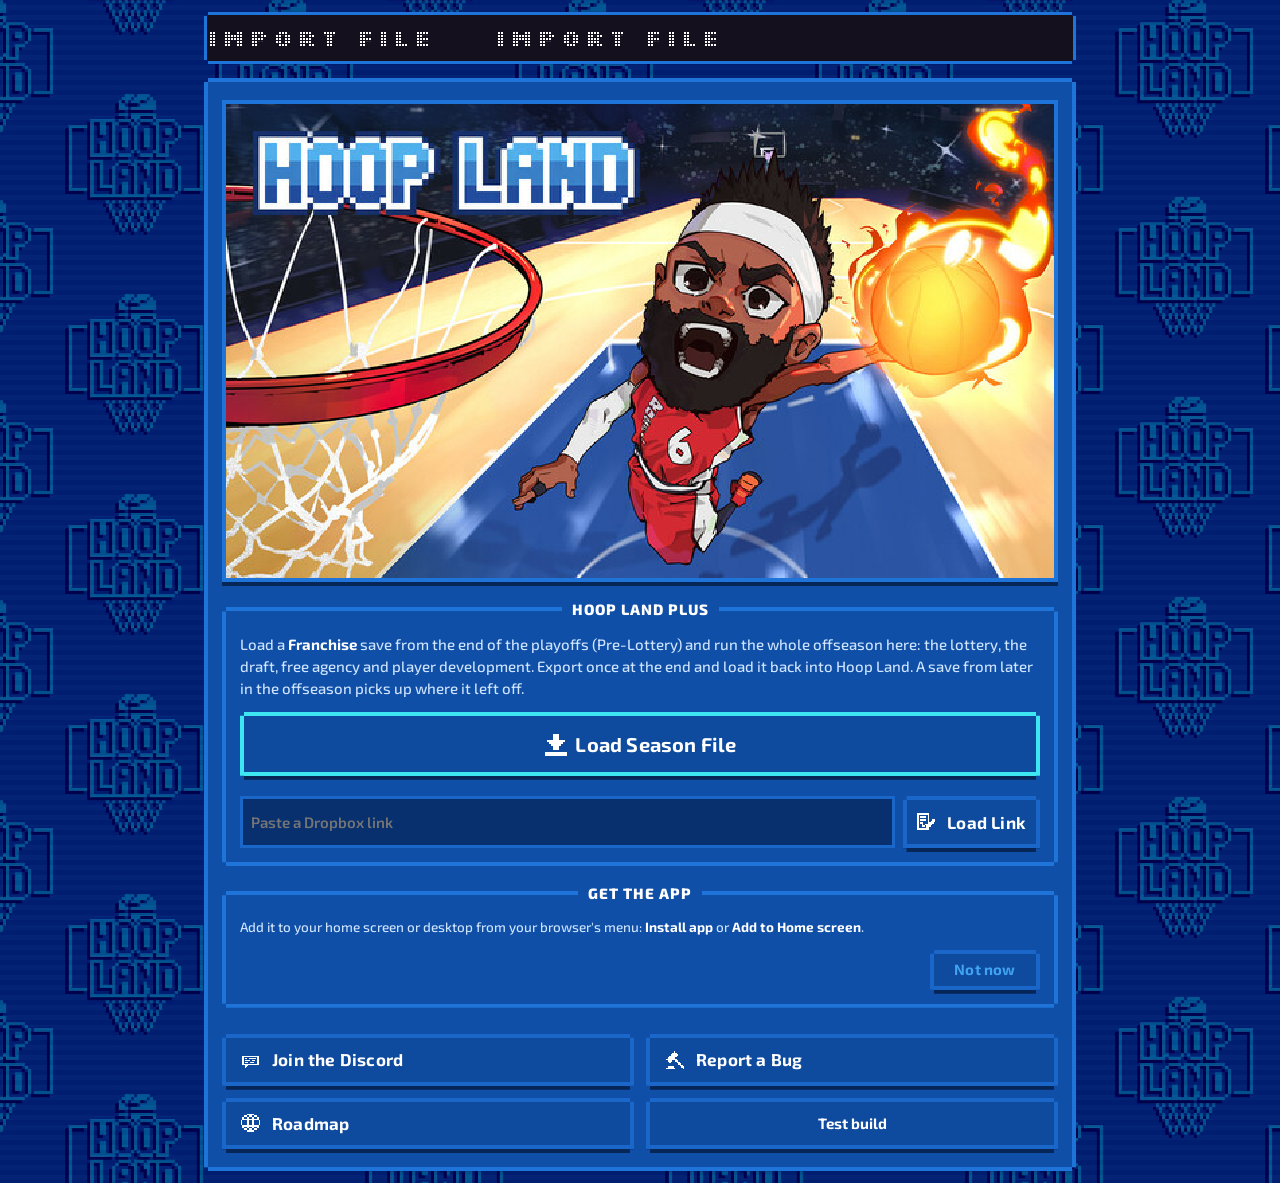
==== index.html @ eb4c9d61 "Test site: dev build 0.326.1 (Dropbox export and link loading, export naming, hot and cold streaks)" ====
<!doctype html>
<html lang="en">
<head>
  <meta charset="utf-8">
  <meta name="viewport" content="width=device-width, initial-scale=1, maximum-scale=1, user-scalable=no, viewport-fit=cover">
  <meta name="theme-color" content="#0b3c8c">
  <meta name="apple-mobile-web-app-capable" content="yes">
  <meta name="apple-mobile-web-app-status-bar-style" content="black-translucent">
  <meta name="apple-mobile-web-app-title" content="Hoop Land+">
  <title>Hoop Land+ TEST</title>
  <link rel="manifest" href="manifest.webmanifest">
  <link rel="icon" href="icons/app-192.png" type="image/png">
  <link rel="apple-touch-icon" href="icons/app-180.png">
  <link rel="preconnect" href="https://fonts.googleapis.com">
  <link rel="preconnect" href="https://fonts.gstatic.com" crossorigin>
  <link rel="stylesheet" href="https://fonts.googleapis.com/css2?family=Exo+2:wght@500;600;700;800&family=Silkscreen:wght@400;700&display=swap">
  <link rel="stylesheet" href="css/app.css">
</head>
<body>
  <div id="app"></div>
  <noscript>Hoop Land+ needs JavaScript.</noscript>
  <script type="module" src="js/app.js"></script>
</body>
</html>
---- css/app.css ----
:root {
  --bg: #0b3c8c;
  --bg-dark: #08306f;
  --panel: #0f4fa8;
  --panel-edge: #1e74d8;
  --btn: #0e4a9e;
  --btn-edge: #1b66c9;
  --btn-shadow: #062658;
  --dim: #3fa3f0;
  --text: #ffffff;
  --cyan: #3ee6f2;
  --marquee: #14101e;
  --gold: #ffb43a;
  --up: #6dff9c;
  --down: #ff7a8a;
  --radius: 6px;
  --font: "Exo 2", "Trebuchet MS", system-ui, -apple-system, sans-serif;
  --pixel: "Silkscreen", "Courier New", monospace;
  color-scheme: dark;
}

* { box-sizing: border-box; -webkit-tap-highlight-color: transparent; }

html, body { margin: 0; height: 100%; }
/* Under the moving tiles: the same tiles, still, so a gap at any edge
   (home indicator, bounce) never shows plain blue. */
html { background: var(--bg) url("../icons/bg-tile.jpg") 0 0 / 300px 200px repeat; image-rendering: pixelated; }

body {
  font-family: var(--font);
  font-weight: 600;
  color: var(--text);
  background: transparent;
  overscroll-behavior: none;
}

button { font: inherit; color: inherit; cursor: pointer; }

#app {
  max-width: 900px;
  min-height: 100%;
  margin: 0 auto;
  display: flex;
  flex-direction: column;
  padding: max(12px, env(safe-area-inset-top)) 12px max(12px, env(safe-area-inset-bottom));
  gap: 12px;
}

/* ---------- Marquee header ---------- */
.header { display: flex; gap: 8px; align-items: stretch; }
.marquee {
  flex: 1;
  min-width: 0;
  background: var(--marquee);
  border: 4px solid var(--panel-edge);
  box-shadow: 0 4px 0 var(--btn-shadow);
  height: 60px;
  overflow: hidden;
  position: relative;
  display: flex;
  align-items: center;
}
.marquee-track {
  display: flex;
  white-space: nowrap;
  animation: scroll 8s linear infinite;
}
.marquee-track span {
  font-family: var(--pixel);
  font-size: 26px;
  letter-spacing: 4px;
  padding-right: 80px;
  text-transform: uppercase;
}
@keyframes scroll { from { transform: translateX(0); } to { transform: translateX(-50%); } }
@media (prefers-reduced-motion: reduce) {
  .marquee-track { animation: none; }
  .marquee { justify-content: center; }
  .marquee-track span:nth-child(2) { display: none; }
}

.nav-btn {
  width: 60px;
  background: var(--btn);
  border: 4px solid var(--panel-edge);
  box-shadow: 0 4px 0 var(--btn-shadow);
  font-size: 22px;
  display: grid;
  place-items: center;
}

/* ---------- Panels ---------- */
.panel {
  flex: 1;
  background: var(--panel);
  border: 4px solid var(--panel-edge);
  box-shadow: 0 4px 0 var(--btn-shadow);
  padding: 14px 12px;
  display: flex;
  flex-direction: column;
  gap: 14px;
}

fieldset.frame {
  border: 3px solid var(--panel-edge);
  margin: 0;
  padding: 12px 10px 10px;
  min-width: 0;
}
fieldset.frame > legend {
  margin: 0 auto;
  padding: 0 8px;
  text-transform: uppercase;
  font-size: 15px;
  letter-spacing: .5px;
}

.row { display: flex; gap: 8px; align-items: center; }
.row > .grow { flex: 1; min-width: 0; }
.grid2 { display: grid; grid-template-columns: 1fr 1fr; gap: 10px; }
.grid3 { display: grid; grid-template-columns: repeat(3, minmax(0, 1fr)); gap: 8px; }
.grid3 > .btn { min-width: 0; padding-left: 6px; padding-right: 6px; font-size: 13px; gap: 3px; justify-content: center; overflow: hidden; text-overflow: ellipsis; white-space: nowrap; }
.grid3 > .btn .ico { margin-right: 0; font-size: 14px; }
.stack { display: flex; flex-direction: column; gap: 10px; }

/* ---------- Buttons ---------- */
.btn {
  background: var(--btn);
  border: 4px solid var(--btn-edge);
  box-shadow: 0 4px 0 var(--btn-shadow);
  color: var(--text);
  padding: 12px 10px;
  font-size: 17px;
  min-height: 52px;
  display: flex;
  align-items: center;
  justify-content: center;
  gap: 10px;
  text-align: center;
  border-radius: 2px;
  user-select: none;
}
.btn:active { transform: translateY(2px); box-shadow: 0 2px 0 var(--btn-shadow); }
.btn.big { font-size: 20px; min-height: 64px; }
.btn.left { justify-content: flex-start; padding-left: 16px; }
.btn.off { color: var(--dim); }
.btn.on { color: var(--text); }
.btn.focus, .btn:focus-visible { border-color: var(--cyan); outline: none; }
.btn:disabled { opacity: .45; }
.btn.small { min-height: 40px; padding: 6px 10px; font-size: 15px; }
.btn.square { width: 48px; min-height: 48px; padding: 0; font-size: 24px; flex: none; }
.btn .ico { width: 22px; text-align: center; }
label.btn input[type=file] { display: none; }

.tabs { display: flex; gap: 8px; overflow-x: auto; padding-bottom: 6px; }
.tabs .btn { flex: 1; min-width: 96px; min-height: 46px; font-size: 16px; }

/* ---------- Bottom bar ---------- */
.bottom { display: flex; justify-content: space-between; gap: 12px; }
.bottom .back {
  width: 76px; min-height: 64px; font-size: 34px;
  border-color: var(--cyan);
}
.bottom .action { min-width: 150px; font-size: 20px; text-transform: uppercase; letter-spacing: .5px; }

/* ---------- Text ---------- */
.muted { color: var(--dim); }
.small { font-size: 13px; }
.center { text-align: center; }
.up { color: var(--up); }
.down { color: var(--down); }
.gold { color: var(--gold); }
h2.team-title { margin: 0; font-size: 22px; display: flex; align-items: center; gap: 10px; }
.note { font-size: 14px; color: #bfe0ff; font-weight: 400; line-height: 1.4; margin: 0; }

.info { display: grid; grid-template-columns: auto 1fr; gap: 4px 14px; font-size: 15px; }
.info dt { color: var(--dim); }
.info dd { margin: 0; text-align: right; }

/* ---------- Roster rows ---------- */
.list { display: flex; flex-direction: column; gap: 6px; }
.prow {
  display: grid;
  grid-template-columns: 1fr auto;
  gap: 2px 10px;
  align-items: center;
  background: var(--btn);
  border: 3px solid var(--btn-edge);
  padding: 8px 10px;
  text-align: left;
  width: 100%;
}
.prow .name { font-size: 15px; text-align: left; white-space: nowrap; overflow: hidden; text-overflow: ellipsis; }
.prow .meta { font-size: 13px; color: var(--dim); grid-column: 1; }
.prow .right { grid-row: 1 / span 2; grid-column: 2; text-align: right; }
.prow .chg { font-size: 12px; color: #bfe0ff; grid-column: 1 / -1; font-weight: 400; }
.prow.sel { border-color: var(--cyan); }
.prow .check { display: inline-block; width: 20px; height: 20px; border: 3px solid var(--dim); margin-right: 8px; vertical-align: -4px; }
.prow.sel .check { background: var(--cyan); border-color: var(--cyan); }

.stars { color: var(--gold); letter-spacing: 1px; font-size: 15px; white-space: nowrap; }
.badge {
  display: inline-block; font-size: 12px; padding: 2px 6px; margin: 2px 4px 0 0;
  background: var(--bg-dark); border: 2px solid var(--panel-edge); border-radius: 2px;
}
.badge.new { border-color: var(--up); color: var(--up); }
.badge.lvl { border-color: var(--gold); color: var(--gold); }
.badge.you { border-color: var(--cyan); color: var(--cyan); }

/* ---------- Team grid ---------- */
.team-grid { display: grid; grid-template-columns: repeat(auto-fill, minmax(84px, 1fr)); gap: 8px; }
.team-tile {
  background: var(--btn);
  border: 3px solid var(--btn-edge);
  padding: 4px 4px 8px;
  display: flex; flex-direction: column; align-items: center; gap: 4px;
  font-size: 15px; position: relative;
}
.team-tile img { width: 52px; height: 52px; object-fit: contain; image-rendering: auto; }
.team-tile .fallback { width: 52px; height: 52px; display: grid; place-items: center; font-family: var(--pixel); font-size: 18px; color: var(--dim); }
.team-tile.sel { border-color: var(--cyan); background: #1663c2; }
.team-tile.sel::after {
  content: "YOU"; position: absolute; top: 2px; right: 2px; font-size: 10px;
  background: var(--cyan); color: var(--marquee); padding: 1px 4px;
}
.logo-sm { width: 34px; height: 34px; object-fit: contain; }

/* ---------- Steppers / options ---------- */
.stepper { display: flex; align-items: center; gap: 8px; }
.stepper .val {
  flex: 1; text-align: center; font-size: 20px; background: var(--bg-dark);
  border: 3px solid var(--btn-edge); padding: 8px 4px; min-width: 60px;
}
.opts { display: flex; gap: 8px; }
.opts .btn { flex: 1; min-height: 46px; font-size: 16px; }

/* ---------- Attribute editor ---------- */
.attr {
  display: grid;
  grid-template-columns: 44px 1fr 44px;
  gap: 8px;
  align-items: center;
}
.attr .btn.square { width: 44px; min-height: 44px; font-size: 22px; }
.attr .body { min-width: 0; }
.attr .top { display: flex; justify-content: space-between; font-size: 14px; margin-bottom: 4px; gap: 6px; }
.attr .top .lbl { white-space: nowrap; overflow: hidden; text-overflow: ellipsis; }
.bar { position: relative; height: 12px; background: var(--bg-dark); border: 2px solid var(--btn-edge); }
.bar .fill { position: absolute; left: 0; top: 0; bottom: 0; background: var(--dim); }
.bar .gain { position: absolute; top: 0; bottom: 0; background: var(--up); }
.bar .ceil { position: absolute; top: -4px; bottom: -4px; width: 3px; background: var(--gold); }

.skill {
  display: grid; grid-template-columns: 1fr auto; gap: 6px; align-items: center;
  background: var(--btn); border: 3px solid var(--btn-edge); padding: 6px 8px;
}
.skill.added { border-color: var(--up); }
.skill .code { font-family: var(--pixel); font-size: 18px; }
.skill .hint { font-size: 12px; color: var(--dim); font-weight: 400; }
.skill .ctrls { display: flex; gap: 6px; align-items: center; }
.skill .ctrls .btn { min-height: 38px; min-width: 38px; padding: 0 8px; font-size: 16px; }
.lv { color: var(--gold); min-width: 46px; text-align: center; }

.toggle-line { display: flex; justify-content: space-between; align-items: center; gap: 10px; }

/* ---------- Overlay / toast ---------- */
.overlay {
  position: fixed; inset: 0; background: rgba(4, 18, 48, .82);
  display: grid; place-items: center; z-index: 50; padding: 20px;
}
.overlay .box {
  background: var(--panel); border: 4px solid var(--cyan); padding: 20px; max-width: 420px; width: 100%;
  display: flex; flex-direction: column; gap: 14px; text-align: center;
}
.spinner {
  width: 40px; height: 40px; margin: 0 auto; background: var(--gold);
  animation: spin 1s steps(8) infinite;
  clip-path: polygon(50% 0, 61% 35%, 100% 50%, 61% 65%, 50% 100%, 39% 65%, 0 50%, 39% 35%);
}
@keyframes spin { to { transform: rotate(360deg); } }

.toast {
  position: fixed; left: 50%; top: calc(10px + env(safe-area-inset-top)); z-index: 60;
  width: min(420px, calc(100% - 24px)); display: flex; align-items: center; gap: 10px;
  padding: 10px 14px; border-radius: 18px; text-align: left; line-height: 1.25;
  color: #fff; background: rgba(14, 20, 40, .82); backdrop-filter: blur(14px); -webkit-backdrop-filter: blur(14px);
  border: 1px solid rgba(255, 255, 255, .14); box-shadow: 0 10px 30px rgba(0, 0, 0, .45);
  transform: translate(-50%, calc(-100% - 30px)); transition: transform .45s cubic-bezier(.2, 1.2, .4, 1), opacity .3s;
}
.toast.in { transform: translate(-50%, 0); }
.toast.out { transform: translate(-50%, calc(-100% - 30px)); opacity: 0; transition: transform .35s ease-in, opacity .35s; }
.toast img { width: 44px; height: 44px; border-radius: 10px; flex: none; image-rendering: auto; }
.toast > span { display: flex; flex-direction: column; min-width: 0; }
.toast b { font-size: 14px; }
.toast > span > span { font-size: 13px; font-weight: 500; opacity: .85; }

@media (min-width: 700px) {
  .marquee-track span { font-size: 34px; }
  .marquee { height: 76px; }
  .nav-btn { width: 110px; }
}

.held { display: grid; grid-template-columns: repeat(5, 1fr); gap: 6px; text-align: center; }
.held > div { background: var(--bg-dark); border: 2px solid var(--btn-edge); padding: 6px 2px; display: flex; flex-direction: column; font-size: 13px; }
.held b { font-size: 20px; }
.pts-row { display: flex; align-items: center; gap: 8px; }
.pts-row .grow { flex: 1; min-width: 0; font-size: 15px; }
.pts-row .btn.square { width: 44px; min-height: 44px; font-size: 22px; }
.pts-val { min-width: 54px; text-align: center; font-size: 20px; }

/* ---------- Draft room ---------- */
.lot-row {
  display: flex; align-items: center; gap: 8px; padding: 6px 8px;
  background: var(--btn); border: 3px solid var(--btn-edge);
}
.lot-row.mine { border-color: var(--cyan); }
.lot-row.clock { border-color: var(--gold); }
.lot-row .grow { flex: 1; min-width: 0; }
.lot-row .pk { font-weight: 800; font-size: 20px; min-width: 32px; text-align: right; color: var(--gold); font-variant-numeric: tabular-nums; }
.odds-head, .odds-row { display: grid; grid-template-columns: 34px 1fr 58px 52px 60px; gap: 4px; font-size: 13px; padding: 4px 0; text-align: right; }
.odds-head > :nth-child(2), .odds-row > :nth-child(2) { text-align: left; }
.odds-head { color: var(--dim); border-bottom: 2px solid var(--btn-edge); }
.odds-row { border-bottom: 1px solid var(--btn-edge); }
.odds-row.mine { color: var(--cyan); }
.comp { display: flex; align-items: center; gap: 6px; padding: 4px 0; border-bottom: 1px solid var(--btn-edge); font-size: 14px; }
.comp .grow { flex: 1; min-width: 0; }
.comp .sim { font-size: 18px; color: var(--gold); }
.rk-head, .rk { display: grid; grid-template-columns: 1fr 40px 64px 52px; gap: 4px; align-items: center; text-align: right; font-size: 14px; }
.rk-head { color: var(--dim); font-size: 12px; padding-bottom: 4px; }
.rk { padding: 4px 0; }
.rk > :first-child { text-align: left; white-space: nowrap; overflow: hidden; text-overflow: ellipsis; }
.rk .bar { grid-column: 1 / -1; height: 8px; }
.pick {
  display: flex; align-items: center; gap: 6px; width: 100%; text-align: left;
  background: var(--btn); border: 3px solid var(--btn-edge); padding: 6px; font-size: 14px;
}
.pick .grow { flex: 1; }
.pick .check { width: 16px; height: 16px; border: 3px solid var(--dim); flex: none; }
.pick.sel { border-color: var(--cyan); }
.pick.sel .check { background: var(--cyan); border-color: var(--cyan); }
.sel-team {
  width: 100%; font: inherit; font-size: 15px; color: var(--text); background: var(--bg-dark);
  border: 3px solid var(--btn-edge); padding: 8px; border-radius: 0;
}
.trade .list { max-height: 50vh; overflow: auto; }
.tabs .btn { min-width: 0; padding: 8px 4px; font-size: 15px; }
.badge.down-b { border-color: var(--down); color: var(--down); }
.mentor { border-top: 2px solid var(--btn-edge); padding-top: 8px; }
.mentee { display: flex; flex-direction: column; gap: 4px; padding: 6px 0 6px 10px; }
.chips { display: flex; flex-wrap: wrap; gap: 6px; }
.badge.chip { font-family: var(--pixel); font-size: 14px; padding: 6px 10px; cursor: pointer; background: var(--btn); color: var(--text); }
.badge.chip:active { border-color: var(--cyan); }
.sk-name { font-size: 16px; }
.badge.chip { font-family: var(--font); }

/* Tiers + scouting */
.tier { display: inline-block; font-size: 11px; padding: 1px 6px; border: 2px solid; border-radius: 2px; vertical-align: 1px; white-space: nowrap; }
.t-legend { color: #ffd447; border-color: #ffd447; }
.t-hof { color: #c9a2ff; border-color: #c9a2ff; }
.t-star { color: var(--cyan); border-color: var(--cyan); }
.t-start { color: var(--up); border-color: var(--up); }
.t-role { color: #bfe0ff; border-color: #bfe0ff; }
.t-bench { color: var(--dim); border-color: var(--dim); }
.scout { margin: 0; padding-left: 0; list-style: none; display: flex; flex-direction: column; gap: 8px; font-size: 15px; }
.scout li { padding-left: 26px; position: relative; }
.scout li::before { position: absolute; left: 0; top: -1px; font-weight: 900; font-size: 18px; }
.scout .plus::before { content: "+"; color: var(--up); }
.scout .minus::before { content: "−"; color: var(--down); }
.board-row { display: grid; grid-template-columns: 1fr auto; gap: 6px; align-items: stretch; }
.board-row .mv { display: flex; flex-direction: column; gap: 4px; }
.board-row .mv .btn.square { width: 40px; min-height: 36px; font-size: 14px; flex: 1; }
.statline { display: grid; grid-template-columns: repeat(5, 1fr); gap: 6px; text-align: center; }
.statline > div { background: var(--bg-dark); border: 2px solid var(--btn-edge); padding: 4px 2px; display: flex; flex-direction: column; }
.statline b { font-size: 16px; }
.fit { display: grid; grid-template-columns: repeat(3, 1fr); gap: 6px; text-align: center; margin-top: 6px; }
.fit > div { background: var(--bg-dark); border: 2px solid var(--btn-edge); padding: 6px 2px; display: flex; flex-direction: column; gap: 2px; }
.fit b { font-size: 20px; }
.t-super { color: #ff9f6b; border-color: #ff9f6b; }
.t-proj { color: #8fa7c9; border-color: #8fa7c9; border-style: dashed; }

/* ---------- Storylines ---------- */
.stories { list-style: none; margin: 12px 0; padding: 0; display: flex; flex-direction: column; gap: 8px; }
.story { display: grid; grid-template-columns: 34px 1fr; gap: 8px; align-items: start; background: var(--btn); border: 3px solid var(--btn-edge); padding: 8px 10px; }
.story.tap { cursor: pointer; }
.story.tap:active { border-color: var(--cyan); }
.story b { font-size: 16px; display: block; margin-bottom: 2px; }
.story-n { font-family: var(--pixel); font-size: 18px; color: var(--cyan); padding-top: 3px; }

/* ---------- Text fields ---------- */
.field { display: flex; flex-direction: column; gap: 4px; margin: 10px 0; font-size: 14px; color: var(--dim); }
.field input { font: inherit; font-size: 16px; color: var(--text); background: var(--bg-dark); border: 3px solid var(--btn-edge); padding: 8px 10px; border-radius: 0; width: 100%; box-sizing: border-box; }
.field input:focus { outline: none; border-color: var(--cyan); }
.toggle-row { display: flex; align-items: center; gap: 10px; margin: 10px 0; font-size: 15px; }
.toggle-row input { width: 20px; height: 20px; accent-color: var(--cyan); }

/* ---------- Live draft ---------- */
.clock-card { display: flex; align-items: center; gap: 10px; background: var(--marquee); border: 3px solid var(--gold); padding: 10px 12px; margin: 10px 0; }
.clock-card .pk { font-weight: 800; font-size: 26px; color: var(--gold); }
.clock-card .grow { flex: 1; min-width: 0; }
.offer { display: flex; align-items: center; gap: 10px; border: 3px dashed var(--cyan); padding: 8px 10px; margin: 8px 0; }
.offer .note { flex: 1; }


/* ---------- Offseason calendar ---------- */
.calendar { list-style: none; margin: 0; padding: 0; display: flex; flex-direction: column; }
.cal { display: grid; grid-template-columns: 76px 1fr; gap: 10px; padding: 10px 0; border-bottom: 2px solid var(--btn-edge); }
.cal:last-child { border-bottom: 0; }
.cal-date { font-family: var(--pixel); font-size: 13px; color: var(--dim); padding-top: 3px; }
.cal-body { min-width: 0; display: flex; flex-direction: column; gap: 6px; }
.cal-body b { font-size: 17px; }
.cal.done b { color: var(--up); }
.cal.done .cal-date { color: var(--up); }
.cal.locked { opacity: 0.45; }
.cal.now { background: var(--btn); border: 3px solid var(--gold); padding: 10px; margin: 6px 0; }
.cal.now .cal-date { color: var(--gold); }

/* =====================================================================
   Game skin: Hoop Land's menus — Exo-style semibold text, dotted LED
   title boards, thick light-blue frames with a dark drop edge.
   ===================================================================== */

/* Header: back box | LED title | optional nav box */
.header { gap: 10px; }
.header .back {
  width: 64px; min-height: 0; padding: 0; flex: none;
  border-color: var(--cyan); font-size: 30px;
}
.header .back svg { width: 34px; height: 24px; }
.marquee { height: 64px; border-width: 4px; }
.marquee-track span {
  font-family: var(--pixel);
  font-weight: 700;
  font-size: 32px;
  letter-spacing: 6px;
  line-height: 1;
}
/* Dot-matrix gaps: thin dark lines every 4px so letters read as LED dots. */
.marquee::after {
  content: ""; position: absolute; inset: 0; pointer-events: none;
  background-image:
    repeating-linear-gradient(90deg, var(--marquee) 0 1px, transparent 1px 4px),
    repeating-linear-gradient(0deg, var(--marquee) 0 1px, transparent 1px 4px);
}

/* Panels and frames: roomier, consistent padding */
#app { gap: 14px; padding-left: max(14px, env(safe-area-inset-left)); padding-right: max(14px, env(safe-area-inset-right)); }
.panel { padding: 18px 14px; gap: 18px; }
fieldset.frame { padding: 16px 14px 14px; border-width: 4px; }
fieldset.frame > legend {
  font-size: 15px; font-weight: 800; letter-spacing: 1px; padding: 0 10px;
}
.stack { gap: 12px; }
.grid2 { gap: 12px; }

/* Buttons: game weights, unselected text in the dim cyan */
.btn { font-weight: 700; letter-spacing: .2px; }
.btn.off { color: var(--dim); }
.tabs { gap: 10px; padding-bottom: 8px; }
.tabs .btn { font-size: 16px; min-height: 48px; }

/* Text */
.note { font-size: 15px; font-weight: 500; line-height: 1.45; color: #cfe5ff; }
.note.small, .small { font-size: 13.5px; }
.note b { color: var(--text); font-weight: 700; }
.info { gap: 8px 16px; font-size: 15px; }
.info dt { font-weight: 600; }
.info dd { font-weight: 700; }

/* Rows: like the game's roster bars */
.list { gap: 8px; }
.prow, .lot-row, .pick, .story, .skill { border-width: 3px; box-shadow: 0 3px 0 var(--btn-shadow); }
.prow { padding: 10px 12px; gap: 4px 12px; }
.prow .name { font-size: 15px; font-weight: 700; text-align: left; }
.prow .meta { font-size: 13.5px; font-weight: 600; }
.prow .chg { font-size: 13px; font-weight: 500; }
.lot-row { padding: 8px 10px; gap: 10px; }
.pick { padding: 8px; }

/* Calendar */
.cal { grid-template-columns: 62px 1fr; gap: 8px; padding: 14px 2px; }
.cal-date { font-size: 12px; letter-spacing: 0; white-space: nowrap; }
.cal-body { gap: 8px; }
.cal-body b { font-size: 18px; font-weight: 800; }
.cal.now { padding: 14px 12px; margin: 8px 0; box-shadow: 0 4px 0 var(--btn-shadow); }

/* Bottom bar holds only the action now */
.bottom { justify-content: flex-end; }
.bottom:empty { display: none; }
.bottom .action { font-weight: 800; }

/* Overlays */
.overlay .box { padding: 22px 18px; gap: 16px; box-shadow: 0 6px 0 var(--btn-shadow); }


@media (min-width: 700px) {
  .marquee { height: 80px; }
  .marquee-track span { font-size: 44px; letter-spacing: 8px; }
  .header .back { width: 96px; }
}

/* The step in progress gets the full width: date above the title. */
.cal.now { grid-template-columns: 1fr; gap: 6px; }
.cal.now .cal-date { padding-top: 0; }
.cal.now .grid2 { grid-template-columns: 1fr 1fr; }
.cal.now .btn { min-height: 54px; font-size: 16px; padding: 10px 8px; }
.cal-body > .btn, .cal-body .grid2 { width: 100%; }

/* Tabs stay on one line. */
.tabs .btn { white-space: nowrap; min-width: 0; padding: 10px 12px; font-size: 15px; }

/* ---------- Brand art ---------- */
.hero { display: block; width: 100%; max-width: 100%; height: auto; image-rendering: pixelated; border: 4px solid var(--panel-edge); box-shadow: 0 4px 0 var(--btn-shadow); }
.league-card {
  display: flex; align-items: center; gap: 14px;
  background: var(--btn); border: 4px solid var(--btn-edge); box-shadow: 0 4px 0 var(--btn-shadow);
  padding: 12px 14px;
}
.league-card .grow { flex: 1; min-width: 0; display: flex; flex-direction: column; gap: 4px; }
.league-card b { font-size: 18px; font-weight: 800; }
.league-logo { width: 44px; height: 64px; object-fit: contain; flex: none; }
/* Loading: the Hoop Land logo bounces like a dribble. */
.spinner {
  width: 96px; height: 96px; margin: 0 auto; clip-path: none;
  background: url("../icons/hoopland-logo.png") center / contain no-repeat;
  image-rendering: pixelated;
  animation: dribble .6s steps(6) infinite alternate;
}
@keyframes dribble { from { transform: translateY(-6px); } to { transform: translateY(6px); } }
@media (prefers-reduced-motion: reduce) { .spinner { animation: none; } }
.college-logo { width: 34px; height: 34px; object-fit: contain; flex: none; }
.college-logo.sm { width: 16px; height: 16px; vertical-align: -3px; margin-right: 6px; }
.college-head { display: flex; align-items: center; gap: 10px; margin-bottom: 10px; }
.opts .btn { white-space: nowrap; min-width: 0; padding: 8px 10px; font-size: 15px; }
.badge.need { border-color: var(--gold); color: var(--gold); }
.needs-row { display: flex; flex-wrap: wrap; align-items: center; gap: 6px 10px; padding: 8px 10px; border: 3px solid var(--btn-edge); background: var(--btn); }
.needs-line { display: flex; flex-wrap: wrap; gap: 4px; margin-top: 4px; }
.value-chip {
  display: inline-grid; place-items: center; min-width: 40px; padding: 2px 6px;
  font-family: var(--pixel); font-weight: 700; font-size: 16px; color: var(--marquee);
  background: var(--gold); border: 2px solid var(--btn-shadow); vertical-align: middle;
}
.grade {
  display: inline-block; padding: 3px 8px; font-size: 13px; font-weight: 800; letter-spacing: .3px;
  border: 2px solid currentColor; background: var(--bg-dark); white-space: nowrap; vertical-align: middle;
}
.grade.g-one { color: var(--marquee); background: var(--gold); border-color: var(--gold); }
.grade.g-top5 { color: #ff9f43; }
.grade.g-lot { color: var(--cyan); }
.grade.g-r1 { color: var(--up); }
.grade.g-r2 { color: #8fc3ff; }
.grade.g-udfa { color: var(--dim); }
.grade.g-na { color: #8a9bb8; border-style: dashed; }
.status { display: inline-block; padding: 2px 8px; font-size: 12px; font-weight: 800; text-transform: uppercase; letter-spacing: .5px; border: 2px solid currentColor; }
.status.s-contending { color: var(--gold); }
.status.s-developing { color: var(--cyan); }
.status.s-rebuilding { color: #b5a3ff; }

/* ---------- Scrolling Hoop Land background (like the game's menus) ---------- */
/* Scrolling Hoop Land tiles behind everything, reaching past every edge
   (status bar and home indicator included) so no gap ever shows. */
body::before {
  content: ""; position: fixed; inset: -480px -480px -1200px -480px; z-index: -1; pointer-events: none;
  background: var(--bg) url("../icons/bg-tile.jpg") 0 0 / 300px 200px repeat;
  image-rendering: pixelated;
  animation: bg-scroll 26s linear infinite;
}
@keyframes bg-scroll { to { transform: translate(300px, 200px); } }
@media (prefers-reduced-motion: reduce) { body::before { animation: none; } }

/* Larger, more readable title board: Silkscreen draws on an 8-unit pixel
   grid, so at 48px each font pixel is 6px; the LED gaps sit on that grid. */
.marquee { height: 84px; }
.marquee-track span { font-size: 48px; letter-spacing: 6px; }
.marquee::after {
  background-image:
    repeating-linear-gradient(90deg, rgba(20, 16, 30, .85) 0 1px, transparent 1px 6px),
    repeating-linear-gradient(0deg, rgba(20, 16, 30, .85) 0 1px, transparent 1px 6px);
}
.header .back { width: 72px; }
@media (min-width: 700px) {
  .marquee { height: 96px; }
  .marquee-track span { font-size: 56px; letter-spacing: 8px; }
}
.marquee-track span { font-weight: 400; }

/* LED dots ride on the letters: a 1px gap at the edge of every 6px font
   pixel, so each pixel reads as a lamp and the dots move with the text. */
.marquee::after { display: none; }
.marquee-track span {
  line-height: 48px;
  -webkit-mask-image: linear-gradient(90deg, #000 0 5px, transparent 5px 6px), linear-gradient(#000 0 5px, transparent 5px 6px);
  -webkit-mask-size: 6px 6px; -webkit-mask-composite: source-in;
  mask-image: linear-gradient(90deg, #000 0 5px, transparent 5px 6px), linear-gradient(#000 0 5px, transparent 5px 6px);
  mask-size: 6px 6px; mask-composite: intersect;
}
.marquee-track span { font-weight: 700; }

/* ---------- Make-your-pick list ---------- */
.pick-list { max-height: 60vh; overflow-y: auto; display: flex; flex-direction: column; gap: 8px; padding: 2px 2px 6px; text-align: left; }
.pick-row {
  flex: none; display: flex; flex-direction: column; gap: 4px; width: 100%; text-align: left;
  background: var(--btn); border: 3px solid var(--btn-edge); box-shadow: 0 3px 0 var(--btn-shadow);
  padding: 10px 12px; color: var(--text);
}
.pick-row:active, .pick-row:focus-visible { border-color: var(--cyan); outline: none; }
.pick-row .pr-top { display: flex; align-items: center; justify-content: space-between; gap: 10px; }
.pick-row .pr-top b { font-size: 17px; min-width: 0; overflow: hidden; text-overflow: ellipsis; white-space: nowrap; }
.pick-row .pr-meta { font-size: 13.5px; font-weight: 600; color: var(--dim); }
.pick-row .pr-fill { font-size: 13px; font-weight: 700; color: var(--up); }

/* ---------- War Room outlook ---------- */
.outlook { display: flex; flex-direction: column; gap: 6px; background: var(--btn); border: 4px solid var(--btn-edge); box-shadow: 0 4px 0 var(--btn-shadow); padding: 12px; }
.outlook-top { display: flex; align-items: center; gap: 10px; flex-wrap: wrap; }
.outlook-top b { font-size: 17px; font-weight: 800; flex: 1; min-width: 0; }
.outlook-row { display: flex; align-items: center; gap: 6px 10px; flex-wrap: wrap; }
.outlook-row > .muted { min-width: 72px; }
.outlook-top { padding-bottom: 8px; border-bottom: 2px solid var(--btn-edge); }
.outlook-top .status { margin-left: auto; }
.ol-grid { display: grid; grid-template-columns: 78px 1fr; gap: 8px 10px; margin: 4px 0 0; align-items: start; }
.ol-grid dt { color: var(--cyan); font-size: 12px; font-weight: 700; text-transform: uppercase; letter-spacing: .5px; padding-top: 4px; }
.ol-grid dd { margin: 0; display: flex; flex-wrap: wrap; gap: 6px; min-width: 0; }
.ol-needs { flex-direction: column; }
.ol-need { display: flex; align-items: baseline; gap: 8px; padding: 3px 8px; border: 2px solid var(--gold); color: var(--gold); font-size: 13px; }
.ol-need b { font-weight: 800; min-width: 52px; }
.ol-need span { color: #fff; }
.ol-pick { padding: 2px 8px; background: var(--btn-shadow); border: 2px solid var(--btn-edge); font-weight: 800; font-size: 14px; }
.ol-future { flex-direction: column; gap: 4px !important; font-size: 13px; }
.ol-yr { display: flex; align-items: baseline; gap: 8px; }
.ol-yr b { flex: none; width: 38px; color: var(--cyan); }
.ol-yr > span { display: flex; flex-wrap: wrap; gap: 2px 10px; }
.ol-fp { white-space: nowrap; }
.board-row { display: grid; grid-template-columns: 1fr auto; gap: 8px; align-items: stretch; }
.board-row .mv { display: flex; flex-direction: column; gap: 6px; justify-content: center; }
.board-row .mv .btn.square { width: 44px; min-height: 40px; font-size: 18px; }
/* War Room board: one compact line per prospect. */
.brows { display: flex; flex-direction: column; gap: 4px; }
.brow { display: flex; align-items: center; gap: 8px; background: var(--btn); border: 3px solid var(--btn-edge); padding: 8px 8px; min-height: 64px; }
.brow .rk { width: 18px; text-align: right; font-weight: 800; flex: none; }
.brow .bname { flex: 1; min-width: 0; background: none; border: 0; color: inherit; font: inherit; text-align: left; padding: 2px; cursor: pointer; line-height: 1.15; overflow-wrap: anywhere; }
.brow .bname b { display: block; font-size: 16px; line-height: 1.2; }
.brow .bname .bmeta { display: flex; flex-wrap: wrap; align-items: center; gap: 4px 6px; margin-top: 2px; }
.brow .bname .bmeta > .muted { white-space: nowrap; }
.brow .bmeta .value-chip { font-size: 11px; padding: 0 5px; min-width: 0; }
.brow .mv { display: flex; gap: 3px; flex: none; }
.brow .mvb { width: 28px; height: 28px; padding: 0; font-size: 13px; color: #fff; background: var(--btn-edge); border: 0; box-shadow: 0 2px 0 var(--btn-shadow); cursor: pointer; }
.brow .mvb:disabled { opacity: .3; cursor: default; }
.brow .mvb.x { background: #7a2430; }
.nowrap { white-space: nowrap; }

/* ◀ team ▶ picker on the trade screen (both sides the same size) */
.tsel { display: flex; align-items: stretch; gap: 4px; height: 64px; }
.tsel-arrow { flex: none; width: 34px; padding: 0; color: #fff; font-size: 16px; background: var(--btn); border: 3px solid var(--btn-edge); box-shadow: 0 3px 0 var(--btn-shadow); cursor: pointer; }
.tsel-arrow.off { background: none; border-color: transparent; box-shadow: none; cursor: default; }
.tsel-arrow:not(.off):active { transform: translateY(2px); box-shadow: none; }
.tsel-team { flex: 1; min-width: 0; display: flex; align-items: center; justify-content: center; gap: 6px; padding: 4px 6px; background: var(--btn-shadow); border: 3px solid var(--btn-edge); }
.tsel-name { display: flex; flex-direction: column; align-items: center; min-width: 0; line-height: 1.1; }
.tsel-name b { font-size: 20px; font-weight: 800; }
.tsel-name .small { max-width: 100%; white-space: nowrap; overflow: hidden; text-overflow: ellipsis; }

/* Trade balance bar: cyan = favors you (left), orange = favors them (right). */
.tbar-wrap { margin: 14px 0 18px; padding: 10px 10px 12px; background: var(--btn-shadow); border: 3px solid var(--btn-edge); }
.tbar-ends { display: flex; justify-content: space-between; font-weight: 800; font-size: 13px; margin-bottom: 8px; }
.tbar-ends span:first-child { color: var(--cyan); }
.tbar-ends span:last-child { color: #ff8a3d; }
.tbar { position: relative; height: 22px; border: 3px solid #fff; background: linear-gradient(90deg, #1b66c9, #0b2f6b 50%, #1b66c9); }
.tbar.to-right { background: linear-gradient(90deg, #e0453a 0%, #8a2a2a 42%, #2f8a4a 58%, #3ddc6e 100%); }
.tbar.to-left { background: linear-gradient(90deg, #3ddc6e 0%, #2f8a4a 42%, #8a2a2a 58%, #e0453a 100%); }
.tbar-mid { position: absolute; left: 50%; top: -9px; bottom: -9px; width: 3px; margin-left: -1.5px; background: #fff; }
.tbar-mark { position: absolute; top: -11px; width: 16px; height: 38px; margin-left: -8px; background: var(--gold); border: 3px solid #fff; box-shadow: 0 3px 0 #000a;  transition: left .55s cubic-bezier(.25, 1.35, .45, 1); }
.tbar-mark.idle { opacity: .35; }
.tbar-wrap > .note { margin-top: 16px; line-height: 1.5; }
.tbar-wrap > .note b { display: block; font-size: 16px; }

/* Lottery: format picker and odds with bars */
.lot-formats { display: grid; grid-template-columns: repeat(3, 1fr); gap: 6px; }
.lot-formats .btn { display: flex; flex-direction: column; align-items: center; gap: 2px; padding: 8px 4px; line-height: 1.1; }
.lot-formats .btn .small { font-size: 11px; opacity: .8; font-weight: 600; }
.odds-head.lot, .odds-row.lot { grid-template-columns: 34px 1fr 58px 62px; row-gap: 3px; }
.odds-row.lot { padding: 6px 0 7px; }
.odds-bar { grid-column: 1 / -1; position: relative; height: 8px; background: var(--btn-shadow); border: 1px solid var(--btn-edge); }
.odds-bar i { position: absolute; left: 0; top: 0; bottom: 0; }
.odds-bar i.top { background: var(--cyan); opacity: .55; }
.odds-bar i.one { background: var(--gold); }
.cyan { color: var(--cyan); }

/* Untradeable (pending free agent) rows */
.pick.locked { opacity: .45; filter: grayscale(.8); cursor: not-allowed; }
.pick.locked .check { visibility: hidden; }
.badge.lock { border-color: #c9d3e6; color: #c9d3e6; }
.rank-no { display: inline-block; min-width: 28px; margin-right: 6px; padding: 0 4px; text-align: center; font-weight: 800; font-size: 13px; color: #0b2f6b; background: var(--gold); }

/* Consensus prospect rows: everything visible, no clipping */
.prow.cprow { grid-template-columns: 1fr; }
.prow.cprow .name { white-space: normal; overflow: visible; line-height: 1.2; }
.prow.cprow .meta { display: flex; flex-wrap: wrap; align-items: center; gap: 4px 8px; }
.prow.cprow .meta .grade { font-size: 11px; padding: 1px 6px; }
.prow.cprow .chg { display: flex; flex-direction: column; gap: 3px; }
.pr-comp { display: flex; align-items: center; gap: 4px; min-width: 0; white-space: nowrap; }
.pr-comp > .muted:first-child { flex: none; min-width: 38px; }
.pr-comp > .muted + span { min-width: 0; overflow: hidden; text-overflow: ellipsis; }
.pr-comp .tier { flex: none; }
.pr-comp .tier { font-size: 9.5px; padding: 0 4px; }
.prow.cprow .pr-comp { font-size: 12px; }
.rank-no { vertical-align: 2px; }

/* Trade block: picks two per row */
.pick-grid { display: grid; grid-template-columns: 1fr 1fr; gap: 6px; }
.pick-grid .pick { min-width: 0; }

/* 3-2-1: a red line under the last relegation-zone team */
.odds-row.lot.releg-cut { border-bottom: 2px solid #ff5a5a; }
.releg-label { margin-top: 6px; padding: 3px 8px; font-size: 11px; font-weight: 800; letter-spacing: .5px; text-transform: uppercase; color: #ff8a8a; background: rgba(255, 90, 90, .12); border-left: 4px solid #ff5a5a; }
.odds-row.lot.releg { background: rgba(255, 90, 90, .08); }
.odds-key { margin-bottom: 6px; text-align: right; }
.lot-row .status { font-size: 10px; padding: 1px 5px; vertical-align: 1px; }

/* Consensus: two compact board buttons */
.board-row .mv2 { display: flex; flex-direction: column; gap: 6px; }
.mvbtn { flex: 1; width: 52px; display: flex; flex-direction: column; align-items: center; justify-content: center; gap: 1px; padding: 4px 0; font-size: 18px; font-weight: 800; color: #fff; background: var(--btn); border: 3px solid var(--btn-edge); box-shadow: 0 3px 0 var(--btn-shadow); cursor: pointer; }
.mvbtn span { font-size: 9px; letter-spacing: .3px; text-transform: uppercase; }
.mvbtn.on { background: var(--cyan); color: #0b2f6b; border-color: var(--cyan); }
.mvbtn:active { transform: translateY(2px); box-shadow: none; }
.brow .bceil { display: block; margin-top: 3px; }
.brow .mvb { width: 32px; height: 34px; }

/* Outlook card in team colors */
.outlook[style*="--tc1"] { border-color: var(--tc1); }
.outlook-top.tc { margin: -12px -12px 4px; padding: 12px; background: linear-gradient(90deg, var(--tc1), color-mix(in srgb, var(--tc1) 55%, #0b2f6b)); border-bottom: 5px solid var(--tc2); text-shadow: 0 2px 0 #0008; }
.outlook-top.tc .status { background: #0b2f6bcc; text-shadow: none; }

/* Rating bars by group; the outlined "room" runs to the potential/ceiling notch */
.bar { --bc: var(--dim); }
.bar.c-fin { --bc: #5cc8ff; }
.bar.c-sho { --bc: #4fe08a; }
.bar.c-pla { --bc: #ffb43a; }
.bar.c-def { --bc: #ff5a5a; }
.bar .fill { background: var(--bc); }
.bar .room { position: absolute; left: 0; top: 0; bottom: 0; outline: 1px solid var(--bc); background: color-mix(in srgb, var(--bc) 32%, transparent); }
.bar .fill { z-index: 1; }
.bar .ceil { z-index: 2; }
.bar .gain { background: repeating-linear-gradient(135deg, var(--bc) 0 4px, #fff 4px 6px); }
.bar .ceil { background: #fff; box-shadow: 0 0 0 1px #000a; }
.rk-head.rk2, .rk.rk2 { grid-template-columns: 1fr 44px 60px; }
.age-chip { display: inline-block; margin-right: 6px; padding: 1px 8px; font-weight: 800; color: #0b2f6b; background: var(--cyan); }

.bar.c-phy { --bc: #9a86c4; }

/* Live draft: your pick, trade alerts, recap */
.you-clock { margin: 10px 0 -4px; padding: 8px 12px; text-align: center; font-weight: 800; font-size: 18px; letter-spacing: 1px; text-transform: uppercase; color: #0b2f6b; background: var(--gold); animation: clockPulse 1.2s ease-in-out infinite alternate; }
@keyframes clockPulse { from { filter: brightness(1); } to { filter: brightness(1.25); } }
.clock-card.mine { border-color: var(--cyan); box-shadow: 0 0 0 3px var(--cyan) inset; }
.trade-alert { display: flex; flex-direction: column; gap: 2px; margin: 10px 0; padding: 10px 12px; background: #7a2430; border: 3px solid #ff5a5a; box-shadow: 0 3px 0 #000a; animation: alertIn .45s cubic-bezier(.25, 1.35, .45, 1); }
.trade-alert b { font-size: 16px; letter-spacing: 1px; text-transform: uppercase; }
.trade-alert span { font-size: 13px; }
@keyframes alertIn { from { transform: translateY(-12px) scale(.96); opacity: 0; } to { transform: none; opacity: 1; } }
.recap-sort { display: grid; grid-template-columns: 1fr 1fr; gap: 6px; }
.recap { gap: 6px; }
.recap-row { display: flex; align-items: center; gap: 10px; padding: 8px 10px; background: var(--btn); border: 3px solid var(--btn-edge); }
.recap-row[style*="--tc1"] { background: linear-gradient(90deg, var(--tc1), color-mix(in srgb, var(--tc1) 40%, #0b2f6b)); border-color: var(--tc2); text-shadow: 0 2px 0 #0009; }
.recap-row .pk { min-width: 30px; text-align: right; font-weight: 800; font-size: 18px; color: var(--gold); }
.recap-row .grow { flex: 1; min-width: 0; }
.recap-row .lv { display: flex; flex-direction: column; align-items: center; min-width: 46px; padding: 2px 4px; background: #0b2f6bcc; border: 2px solid var(--tc2, var(--btn-edge)); text-shadow: none; }
.recap-row .lv b { font-size: 20px; color: var(--gold); line-height: 1; }
.recap-row .lv s { opacity: .6; }
.recap-row.mine { box-shadow: 0 0 0 2px var(--cyan); }
.recap-row.clock { box-shadow: 0 0 0 2px var(--gold); }
.lot-row .grade { margin-left: auto; flex: none; }

/* Free agency */
.decl-lv { color: #f08a8a; }
.books-row { display: flex; align-items: center; gap: 8px; }
.books-row .grow { flex: 1; min-width: 0; }
.sign-row { display: flex; align-items: flex-start; gap: 8px; }
.sign-row .grow { flex: 1; min-width: 0; }
.sign-row.mine b { color: var(--cyan); }
.fa-tabs { display: grid; grid-template-columns: repeat(3, 1fr); gap: 4px; }
.fa-tabs .btn { padding: 8px 2px; font-size: 13px; }

/* Summer league final */
.box-score { display: grid; grid-template-columns: minmax(70px, 1fr) repeat(var(--cols), 30px) 38px; gap: 4px 2px; align-items: center; text-align: center; font-variant-numeric: tabular-nums; padding: 8px; background: var(--bg-dark); border: 2px solid var(--btn-edge); }
.box-score .bs-team { display: flex; align-items: center; gap: 6px; text-align: left; font-weight: 700; }
.box-score .bs-team.win { color: var(--gold); }
.box-score b { font-size: 18px; }
.mvp-card { display: flex; align-items: center; gap: 10px; padding: 10px; background: linear-gradient(90deg, #6b4a00, #0b2f6b); border: 3px solid var(--gold); }
.mvp-card .grow { flex: 1; }

/* Training camp */
.trainer-row { display: flex; flex-direction: column; gap: 3px; padding: 8px 10px; background: var(--btn); border: 3px solid var(--btn-edge); }
.trainer-row .tr-top { display: flex; align-items: center; gap: 6px; flex-wrap: wrap; }
.trainer-row .tr-top .badge { margin-left: auto; }
.prow.rrow { cursor: default; }
.report-nav .tsel-team.mine { border-color: var(--cyan); }

/* Export */
.file-name { font-weight: 700; overflow-wrap: anywhere; word-break: break-word; hyphens: auto; }
details.dbx { padding: 10px 12px; }
details.dbx summary { cursor: pointer; font-weight: 700; padding: 4px 0; }
details.dbx[open] summary { margin-bottom: 8px; }


.rank-line > div { gap: 1px; }
.rank-line b { font-size: 17px; }

/* Portrait header pictures: smaller and centered */
.hero.tall { width: min(240px, 60%); margin: 0 auto; }

/* Lottery reveal */
.lot-skip { align-self: flex-end; margin-bottom: 8px; }
.lot-result.revealing .lot-row { opacity: 0; transform: translateY(16px) scale(.97); }
.lot-result.revealing .lot-row.shown { opacity: 1; transform: none; transition: opacity .4s, transform .5s cubic-bezier(.2, 1.3, .4, 1); }
.lot-result .lot-row .mv { transition: transform .35s .25s cubic-bezier(.2, 1.6, .4, 1), opacity .3s .25s; }
.lot-result.revealing .lot-row:not(.shown) .mv { opacity: 0; transform: scale(.4); }
.lot-result.revealing .lot-row.tease { opacity: 1; transform: none; position: relative; animation: teasePulse .5s ease-in-out infinite alternate; }
.lot-result .lot-row.tease > :not(.pk) { visibility: hidden; }
.lot-result .lot-row.tease::after { content: '? ? ?'; position: absolute; left: 50%; top: 50%; transform: translate(-50%, -50%); font-weight: 800; font-size: 20px; letter-spacing: 6px; color: var(--gold); }
@keyframes teasePulse { from { box-shadow: 0 0 0 0 rgba(255, 180, 58, .0); } to { box-shadow: 0 0 18px 2px rgba(255, 180, 58, .55); } }
.lot-result .lot-row.big.shown { animation: bigIn .7s ease-out; border-color: var(--gold); }
.lot-result .lot-row.top1.shown { animation: top1In 1.1s ease-out; border-color: var(--gold); background: linear-gradient(90deg, rgba(255, 180, 58, .35), var(--btn)); }
.lot-result .lot-row.top1 .pk { font-size: 26px; }
@keyframes bigIn { 0% { box-shadow: 0 0 0 0 rgba(255, 180, 58, .8); } 100% { box-shadow: 0 0 0 14px rgba(255, 180, 58, 0); } }
@keyframes top1In {
  0% { transform: scale(.9); box-shadow: 0 0 0 0 rgba(255, 220, 120, 1); }
  20% { transform: scale(1.06) rotate(-1deg); }
  35% { transform: scale(1.02) rotate(1deg); }
  50% { transform: scale(1.04); }
  100% { transform: none; box-shadow: 0 0 0 26px rgba(255, 220, 120, 0); }
}

/* Lottery reveal: every team's odds at #1, best first; all visible */
.lot-tray { position: sticky; top: calc(env(safe-area-inset-top) + 28px); z-index: 5; padding: 6px 8px 8px; margin-bottom: 8px; background: rgba(6, 38, 88, .94); border: 3px solid var(--btn-edge); transition: opacity .5s; }
.lot-tray-label { display: block; margin-bottom: 4px; font-size: 11px; font-weight: 800; text-transform: uppercase; letter-spacing: .5px; color: var(--cyan); }
.lot-chips { display: grid; grid-template-columns: repeat(var(--cols, 8), minmax(0, 1fr)); gap: 3px; }
.lot-chip { display: flex; flex-direction: column; align-items: center; padding: 2px 2px 3px; line-height: 1.15; background: var(--btn); border: 2px solid var(--gold); transition: opacity .5s, filter .5s; }
.lot-chip b { font-size: 10.5px; }
.lot-chip .pct { font-size: 10px; letter-spacing: -.2px; font-weight: 700; color: var(--gold); font-variant-numeric: tabular-nums; }
.lot-chip.mine { border-color: var(--cyan); }
.lot-chip.mine b { color: var(--cyan); }
.lot-chip.out { opacity: .35; filter: grayscale(1); border-color: var(--btn-edge); }
.lot-chip.out .pct { color: #fff; }
.lot-chip.flash .pct { animation: pctFlash .6s ease-out; }
@keyframes pctFlash { 0% { color: #5bff8a; transform: scale(1.25); } 100% { transform: none; } }
.lot-tray { overflow: hidden; }
.lot-tray.gone { max-height: 0 !important; opacity: 0; padding-top: 0; padding-bottom: 0; margin-bottom: 0; border-width: 0; pointer-events: none;
  transition: max-height .8s cubic-bezier(.4, 0, .2, 1), opacity .5s, padding .8s, margin .8s, border-width .8s; }
.fade-in { animation: fadeIn .6s ease-out; }
@keyframes fadeIn { from { opacity: 0; transform: translateY(8px); } to { opacity: 1; transform: none; } }


/* Draft pick reveal */
.lot-row.pending .pl { visibility: hidden; }
.clock-card .pick-in { display: block; margin-top: 10px; font-size: 20px; font-weight: 800; color: var(--gold); animation: teasePulse .45s ease-in-out infinite alternate; }
.clock-card .pick-name { display: block; margin-top: 6px; font-size: 22px; font-weight: 800; color: #fff; white-space: nowrap; overflow: hidden; text-overflow: ellipsis; animation: plIn .5s cubic-bezier(.2, 1.3, .4, 1); }
.clock-card.named { animation: bigIn .6s ease-out; }
.draft-board { max-height: 470px; overflow-y: auto; overscroll-behavior: contain; position: relative; padding: 2px 2px 4px; margin: 10px 0; border: 3px solid var(--btn-edge); background: var(--btn-shadow); }
.recap-scroll { max-height: 480px; overflow-y: auto; overscroll-behavior: contain; padding: 2px; }
.pick-row .pr-tags { display: flex; align-items: center; gap: 6px; flex: none; }
.pick-row .rank-no { margin-right: 6px; }

/* Locked into the top picks (Top 4 / Old School reveal) */
.lot-chip.locked { border-color: #ffd34d; background: linear-gradient(180deg, #8a5d00, #4a3300); box-shadow: 0 0 10px rgba(255, 211, 77, .6); animation: lockIn .9s cubic-bezier(.2, 1.4, .4, 1); }
.lot-chip.locked b { color: #fff; }
.lot-chip.locked .pct { color: #ffe08a; }
.lot-chip .lock { font-size: 8.5px; font-weight: 800; color: #ffe08a; white-space: nowrap; }
@keyframes lockIn { 0% { transform: scale(1); box-shadow: 0 0 0 0 rgba(255, 211, 77, 1); } 35% { transform: scale(1.18) rotate(-3deg); } 60% { transform: scale(.96) rotate(2deg); } 100% { transform: none; box-shadow: 0 0 10px rgba(255, 211, 77, .6); } }
@media (max-width: 360px) { .cal-body b { font-size: 15px; } .cal { grid-template-columns: 56px 1fr; } .cal-date { font-size: 11px; } }

.lot-go { display: grid; grid-template-columns: 2fr 1fr; gap: 8px; }

/* Rounded outer frames, like the in-game menus */
.panel, .marquee, .nav-btn { border-radius: 10px; }
.overlay .box { border-radius: 10px; }

/* Prospect page: ceiling and floor comps */
.pcomp { display: grid; grid-template-columns: 64px 1fr; gap: 10px; align-items: start; padding: 10px 0; }
.pcomp + .pcomp { border-top: 2px solid var(--btn-edge); }
.pcomp:first-of-type { padding-top: 2px; }
.pcomp:last-child { padding-bottom: 0; }
.pcomp-lbl { font-size: 12px; font-weight: 800; text-transform: uppercase; letter-spacing: .5px; color: var(--dim); padding-top: 3px; }
.pcomp-list { display: flex; flex-direction: column; gap: 8px; min-width: 0; }
.pcomp-name { display: flex; flex-wrap: wrap; align-items: center; gap: 4px 8px; font-size: 16px; }
.pcomp-name .tier { font-size: 11px; padding: 0 5px; }

/* Consensus rows: a puzzle piece in the corner when a prospect fills a need */
.prow.cprow { position: relative; }
.fit-chip { position: absolute; top: 8px; right: 8px; display: grid; place-items: center; width: 26px; height: 22px; font-size: 14px; line-height: 1; background: var(--btn-shadow); border: 2px solid var(--btn-edge); }
.prow.cprow .name { padding-right: 30px; }

/* Prospects tab: one + button per row */
.board-row .mv2 .mvbtn { flex: 1; width: 52px; font-size: 26px; }
.scout .even::before { content: "•"; color: var(--dim); }
/* My Board: up, down, remove */
.board-row .mv2.mv3 { gap: 4px; }
.board-row .mv2.mv3 .mvbtn { font-size: 16px; }
.board-row .mv2 .mvbtn:disabled { opacity: .35; cursor: default; box-shadow: none; }
.board-row .mv2 .mvbtn.x { color: #ff8a8a; }

/* Rookie numbers: jersey chips and the number wall */
.jersey { position: relative; flex: none; display: grid; place-items: center; width: 44px; height: 46px; color: #fff; font-weight: 800; font-size: 18px;
  background: var(--tc1, var(--btn)); border: 3px solid var(--tc2, var(--btn-edge));
  clip-path: polygon(22% 0, 36% 0, 50% 12%, 64% 0, 78% 0, 100% 16%, 88% 34%, 82% 30%, 82% 100%, 18% 100%, 18% 30%, 12% 34%, 0 16%); }
.jersey > span { margin-top: 8px; text-shadow: 0 2px 0 #0008; }
.nw-row { display: flex; align-items: center; gap: 10px; padding: 8px 10px; background: var(--btn); border: 3px solid var(--btn-edge); }
.nw-row .grow { flex: 1; min-width: 0; }
.nw-wall { display: grid; grid-template-columns: repeat(5, minmax(0, 1fr)); gap: 5px; max-height: 360px; overflow-y: auto; padding: 6px; background: var(--bg-dark); border: 2px solid var(--btn-edge); }
.nw-tile { display: flex; flex-direction: column; align-items: center; justify-content: center; gap: 1px; min-height: 52px; padding: 4px 2px; color: #fff; cursor: pointer;
  background: var(--tc1, var(--btn)); border: 3px solid var(--tc2, var(--btn-edge)); box-shadow: 0 3px 0 #0006; }
.nw-tile b { font-size: 20px; line-height: 1; text-shadow: 0 2px 0 #0008; }
.nw-tile span { font-size: 8.5px; letter-spacing: -.3px; line-height: 1.1; max-width: 100%; overflow: hidden; text-overflow: ellipsis; white-space: nowrap; text-shadow: 0 1px 0 #000a; }
.nw-tile.col { border-color: var(--gold); box-shadow: 0 0 0 2px var(--gold), 0 3px 0 #0006; }
.nw-tile.col span { color: var(--gold); font-weight: 800; }
.nw-tile.cur { outline: 3px solid #fff; outline-offset: -6px; }
.nw-tile.taken { background: var(--bg-dark); border-color: var(--btn-edge); opacity: .5; cursor: default; box-shadow: none; }
.nw-tile:not(.taken):active { transform: translateY(2px); box-shadow: none; }

/* Summer League bracket */
.ff-grid { display: grid; grid-template-columns: 1fr 1fr; gap: 6px; }
.ff-team { display: flex; align-items: center; gap: 8px; padding: 8px 10px; background: var(--btn); border: 3px solid var(--btn-edge); }
.ff-team.mine { border-color: var(--cyan); }
.ff-team.out { opacity: .45; }

/* Pre-draft: mocks, combine, Hoop Gram, workouts */
.mv-chip { flex: none; min-width: 42px; text-align: center; font-weight: 800; font-size: 15px; padding: 3px 6px; background: #0b2f6bcc; border: 2px solid var(--btn-edge); text-shadow: none; }
.mv-chip.up { color: var(--up); border-color: var(--up); }
.mv-chip.down { color: var(--down); border-color: var(--down); }
.mv-chip.new { color: var(--gold); border-color: var(--gold); font-size: 12px; }
.mv-chip.same { color: #c9d3e6; }
.out-row { display: flex; flex-wrap: wrap; align-items: baseline; gap: 6px; padding: 8px 10px; background: var(--btn); border: 3px solid var(--btn-edge); }
.out-row .out-mv { margin-left: auto; font-weight: 800; white-space: nowrap; }
.opts.wrap { flex-wrap: wrap; }
.opts.wrap .btn { flex: 1 1 40%; }
.linkish { background: none; border: 0; padding: 0; color: var(--cyan); font: inherit; font-weight: 700; text-align: left; cursor: pointer; }
.drill-row { display: flex; align-items: center; gap: 10px; padding: 8px 10px; background: var(--btn); border: 3px solid var(--btn-edge); }
.drill-row.r1 { border-color: var(--cyan); }
.drill-row .grow { flex: 1; min-width: 0; }
.drill-row .pk { min-width: 26px; text-align: right; font-weight: 800; color: var(--gold); }
.drill-val { font-size: 17px; color: var(--gold); white-space: nowrap; }
.drill-row .meas { display: flex; flex-direction: column; align-items: flex-end; white-space: nowrap; }
.hg-post { background: #0b2f6b; border: 3px solid var(--btn-edge); padding: 10px 12px; }
.hg-head { display: flex; align-items: center; gap: 8px; }
.hg-avatar { width: 28px; height: 28px; flex: none; display: grid; place-items: center; font-size: 11px; font-weight: 800; background: linear-gradient(135deg, #ff3e8a, var(--gold)); color: #fff; }
.hg-tag { margin-left: auto; font-size: 12px; color: var(--gold); white-space: nowrap; }
.hg-text { margin: 8px 0; line-height: 1.4; }
.hg-foot { display: flex; justify-content: space-between; gap: 8px; font-size: 13px; }
.combine-grid { display: grid; grid-template-columns: 1fr auto; gap: 4px 10px; font-size: 14px; }
.combine-grid b { text-align: right; }
.workout { background: var(--btn); border: 3px solid var(--btn-edge); padding: 10px; display: flex; flex-direction: column; gap: 6px; }
.workout .wk-q { text-align: left; }
.workout .wk-a { border-left: 3px solid var(--cyan); padding-left: 8px; }

.pos-rank { font-size: 12px; font-weight: 600; color: #c9d3e6; margin-left: 4px; white-space: nowrap; }
.pos-rank.top { color: var(--gold); }
.wk-quote { font-style: italic; }

/* Live draft in team colors: the team on the clock and each pick once it's revealed. */
.clock-card[style*="--tc1"] { background: linear-gradient(90deg, var(--tc1), color-mix(in srgb, var(--tc1) 55%, #0b2f6b)); border: 4px solid var(--tc2); border-bottom-width: 5px; text-shadow: 0 2px 0 #0008; box-shadow: 0 4px 0 var(--btn-shadow); }
.clock-card[style*="--tc1"] .muted { color: #e6ecf7; }
.clock-card[style*="--tc1"] .badge { background: #0b2f6bcc; text-shadow: none; }
.clock-card.mine[style*="--tc1"] { box-shadow: 0 0 0 3px var(--cyan), 0 4px 0 var(--btn-shadow); }
.lot-row.tc:not(.pending) { background: linear-gradient(90deg, var(--tc1), color-mix(in srgb, var(--tc1) 40%, #0b2f6b)); border-color: var(--tc2); text-shadow: 0 2px 0 #0009; }
.lot-row.tc:not(.pending) .muted { color: #e6ecf7; }
.lot-row.tc:not(.pending) .grade { text-shadow: none; }
.lot-row.tc.mine:not(.pending) { box-shadow: 0 0 0 2px var(--cyan); }

.pq-opts { display: flex; flex-direction: column; gap: 6px; margin-top: 6px; }
.pq-opts .btn { text-align: left; }
.presser .outlook .stack { margin-top: 6px; }

/* GM Survey */
.sv-rows { display: flex; flex-direction: column; gap: 6px; margin-top: 6px; }
.sv-row { display: flex; align-items: center; gap: 8px; padding: 7px 10px; background: var(--btn); border: 3px solid var(--btn-edge); }
.sv-row[style*="--tc1"] { background: linear-gradient(90deg, var(--tc1), color-mix(in srgb, var(--tc1) 40%, #0b2f6b)); border-color: var(--tc2); text-shadow: 0 2px 0 #0009; }
.sv-row[style*="--tc1"] .muted { color: #e6ecf7; }
.sv-row[style*="--tc1"] .linkish { color: #fff; text-decoration: underline; text-underline-offset: 2px; }
.sv-row.mine { box-shadow: 0 0 0 2px var(--cyan); }
.sv-row .grow { flex: 1; min-width: 0; }
.sv-n { min-width: 18px; text-align: right; font-weight: 800; color: var(--gold); }
.sv-pct { min-width: 50px; text-align: right; font-size: 16px; color: var(--gold); }
.sv-bar { display: block; height: 5px; margin-top: 4px; background: #0b2f6b99; }
.sv-bar > span { display: block; height: 100%; background: var(--gold); }
.sv-seed { margin-top: 8px; color: var(--gold); font-weight: 700; }
.sv-last { margin-top: 8px; }
/* On the clock: same height for every team (name and needs on one line each). */
.clock-card { height: 128px; box-sizing: border-box; overflow: hidden; }
.clock-card .grow > b { display: block; white-space: nowrap; overflow: hidden; text-overflow: ellipsis; }
.clock-card .grow > .small { display: block; white-space: nowrap; overflow: hidden; text-overflow: ellipsis; }
.clock-card .needs-line { flex-direction: column; flex-wrap: nowrap; align-items: flex-start; gap: 4px; margin-top: 6px; }
.clock-card .needs-line .badge { margin: 0; line-height: 16px; white-space: nowrap; max-width: 100%; overflow: hidden; text-overflow: ellipsis; }
.clock-card .grow > br { display: none; }

/* No double-tap zoom (pinch still works). */
html, body, button, a, input, select, label { touch-action: pan-x pan-y; }

/* Rating bars: this offseason's gain is a lighter, glowing shade of the
   category color (no stripes). */
.bar .gain { z-index: 1; background: linear-gradient(180deg, color-mix(in srgb, var(--bc) 45%, #fff), color-mix(in srgb, var(--bc) 70%, #fff)); box-shadow: inset 1px 0 0 #0b2f6b88, 0 0 6px color-mix(in srgb, var(--bc) 70%, transparent); }
/* (The breakpoint marks are drawn by the page, above the fill: see .bar .bp.) */

/* Your board: tier breaks */
.tier-break { display: flex; align-items: center; gap: 8px; margin: 6px 0 2px; color: var(--gold); font-weight: 800; font-size: 13px; letter-spacing: .5px; text-transform: uppercase; }
.tier-break::before, .tier-break::after { content: ''; flex: 1; height: 2px; background: color-mix(in srgb, var(--gold) 55%, transparent); }
.tier-add { display: block; width: 100%; margin: -2px 0; padding: 2px 0; background: none; border: 0; color: #9fb6dc; font: inherit; font-size: 11px; font-weight: 700; opacity: .55; cursor: pointer; }
.tier-add.on { color: #9fb6dc; opacity: .55; }
.tier-add:active { opacity: 1; }

/* Summer league sim */
.sl-ticker { max-height: 190px; overflow: hidden; padding: 6px 8px; background: var(--bg-dark); border: 2px solid var(--btn-edge); transition: opacity .3s, max-height .35s; }
.sl-ticker.gone { opacity: 0; max-height: 0; }
.sl-games { display: flex; flex-direction: column; gap: 3px; max-height: 150px; overflow: hidden; }
.sl-game { font-size: 13px; font-variant-numeric: tabular-nums; opacity: 0; transform: translateY(6px); transition: opacity .12s, transform .12s; }
.sl-game.shown { opacity: 1; transform: none; }
.sl-game b { color: var(--gold); }
.sl-final.pending, .sl-mvp.pending, .sl-reward.pending { display: none; }
.sl-final { animation: fadeIn .4s ease-out; }
.box-score.reveal [data-q] { opacity: 0; transition: opacity .25s; }
.box-score.reveal [data-q].shown { opacity: 1; }
.box-score.reveal .bs-team.win:not(.shown) { color: inherit; }
.box-score.reveal b[data-final]:not(.shown) { color: inherit; }
.box-score.reveal b[data-run].shown { animation: pctFlash .35s ease-out; }
.sl-champ { opacity: 1; }
.box-score.reveal ~ .sl-champ:not(.shown) { opacity: 0; }
.sl-champ.shown { animation: fadeIn .4s ease-out; }
.sl-mvp.tease .mvp-card { position: relative; animation: teasePulse .5s ease-in-out infinite alternate; }
.sl-mvp.tease .mvp-card > * { visibility: hidden; }
.sl-mvp.tease .mvp-card::after { content: '? ? ?'; position: absolute; left: 50%; top: 50%; transform: translate(-50%, -50%); font-weight: 800; font-size: 22px; letter-spacing: 6px; color: var(--gold); }
.sl-mvp.reveal .mvp-card { animation: top1In 1.1s ease-out; }

/* Skills: one line, name in its category color with the level beside it */
.skill .sk-line { min-width: 0; }
.skill .sk-name { font-weight: 800; }
.sk-fin { color: #5cc8ff; } .sk-sho { color: #4fe08a; } .sk-pla { color: #ffb43a; } .sk-def { color: #ff7a7a; }
.sk-elite { font-size: 10px; font-weight: 800; text-transform: uppercase; letter-spacing: .4px; padding: 1px 4px; border: 1px solid var(--gold); color: var(--gold); vertical-align: 2px; }
.skill .ctrls .btn { min-height: 34px; min-width: 34px; }
.skill .sk-line { white-space: nowrap; overflow: hidden; text-overflow: ellipsis; }
.skill .ctrls { gap: 4px; }
.skill .ctrls .btn { min-height: 32px; min-width: 30px; padding: 0 6px; font-size: 14px; }
.skill { padding: 6px; gap: 4px; }
.skill .sk-name { font-size: 14px; }
.skill .ctrls .btn { min-height: 30px; min-width: 28px; padding: 0 4px; font-size: 13px; }

/* Declining players: what they've lost from their peak, in red. */
.bar .lost { position: absolute; top: 0; bottom: 0; z-index: 1; background: #6a1a2a; box-shadow: inset 0 0 0 1px #ff6b78; }

/* League leaders */
.stat-cell { display: flex; flex-direction: column; align-items: center; gap: 1px; background: none; border: 0; padding: 4px 0; color: inherit; font: inherit; cursor: pointer; border-radius: 0; }
.stat-cell:active { background: #ffffff14; }
.stat-cell b { text-decoration: underline; text-decoration-color: #ffffff40; text-underline-offset: 3px; }
.ld-keys .btn { flex: 1 1 17%; min-width: 0; padding: 6px 4px; }
.ld-keys .btn.off.sk-fin { color: #5cc8ff; } .ld-keys .btn.off.sk-sho { color: #4fe08a; } .ld-keys .btn.off.sk-pla { color: #ffb43a; } .ld-keys .btn.off.sk-def { color: #ff7a7a; } .ld-keys .btn.off.sk-phy { color: #b9a6e8; }
.ld-row { display: flex; align-items: center; gap: 10px; width: 100%; padding: 8px 10px; text-align: left; color: inherit; font: inherit; background: var(--btn); border: 3px solid var(--btn-edge); box-shadow: 0 3px 0 var(--btn-shadow); cursor: pointer; }
.ld-row.mine { border-color: var(--cyan); }
.ld-row .grow { flex: 1; min-width: 0; }
.ld-n { min-width: 26px; text-align: right; font-weight: 800; color: var(--gold); }
.ld-v { font-size: 20px; color: var(--gold); min-width: 44px; text-align: right; font-variant-numeric: tabular-nums; }
.statline > .stat-cell { background: var(--bg-dark); border: 2px solid var(--btn-edge); padding: 4px 2px; }
.opts.wrap.ld-keys { display: grid; grid-template-columns: repeat(5, 1fr); gap: 4px; }
.opts.wrap.ld-keys .btn { min-height: 34px; padding: 4px 0; font-size: 13px; flex: none; }

.opt-btns { display: flex; gap: 4px; flex: none; }
.opt-btns .btn { min-height: 28px; padding: 0 8px; font-size: 12px; }

/* Star icons */
.st-row { display: inline-flex; gap: 1px; vertical-align: -2px; width: 79px; justify-content: flex-start; }
.st { position: relative; display: inline-block; width: 15px; height: 15px; overflow: hidden; flex: none; }
.st svg { position: absolute; top: 0; left: 0; width: 15px; height: 15px; }
.st-gold path { fill: var(--gold); }
.st-faint path { fill: #fff; }
.st-lost path { fill: #8e2233; stroke: #ff5a6a; stroke-width: 1.6; stroke-linejoin: round; }

/* Add Skill menu */
.add-skill { display: flex; flex-direction: column; gap: 4px; max-height: 55vh; overflow: auto; margin-bottom: 10px; }
.as-row { display: flex; align-items: center; gap: 8px; width: 100%; padding: 9px 10px; text-align: left; font: inherit; color: inherit; background: var(--btn); border: 2px solid var(--btn-edge); cursor: pointer; }
.as-row:active { border-color: var(--cyan); }
.as-row .sk-name { flex: 1; font-weight: 800; font-size: 15px; }
.as-fit { min-width: 40px; text-align: right; font-weight: 700; font-variant-numeric: tabular-nums; }
.as-count { display: flex; flex-direction: column; align-items: flex-end; line-height: 1.1; min-width: 46px; }
.as-count b { font-size: 16px; color: #fff; font-variant-numeric: tabular-nums; }
.as-count span { font-size: 10px; text-transform: uppercase; letter-spacing: .4px; color: var(--dim); }
.ld-row.static { cursor: default; }
.ld-keys:has(> :nth-child(5):last-child) { grid-template-columns: repeat(5, 1fr); }
.sv-tabs { display: grid; grid-template-columns: repeat(3, 1fr); gap: 6px; margin-bottom: 8px; }
.sv-tabs .btn { min-width: 0; min-height: 40px; padding: 6px 1px; font-size: 13px; letter-spacing: -.2px; white-space: nowrap; }
.logo-sm { flex: none; display: inline-block; }
.logo-ph { visibility: hidden; }
.combine-sorts { display: grid; grid-template-columns: repeat(4, 1fr); gap: 4px; }
.combine-sorts .btn { min-width: 0; padding: 6px 1px; font-size: 12px; white-space: nowrap; }
.drill-row.wrap { flex-wrap: wrap; }
.drill-row .full { flex-basis: 100%; }
.drill-row.tap { cursor: pointer; }
/* Offseason Overview */
.ov-h { margin: 10px 0 6px; font-size: 12px; letter-spacing: .06em; text-transform: uppercase; color: var(--dim); }
.need-row { display: flex; align-items: center; gap: 8px; flex-wrap: wrap; }
.need-row .grow { flex: 1 1 160px; min-width: 0; }
.sev { width: 10px; height: 10px; border-radius: 50%; flex: none; background: var(--dim); }
.sev.s2 { background: var(--gold); }
.sev.s3 { background: var(--down); box-shadow: 0 0 6px var(--down); }
.dir-row { display: flex; flex-wrap: wrap; gap: 6px; }
.dir-team { display: inline-flex; align-items: center; gap: 4px; padding: 2px 6px 2px 2px; background: var(--btn); border: 2px solid var(--btn-edge); }
.dir-team.mine { border-color: var(--gold); }
.dir-team .logo-sm { width: 22px !important; height: 22px !important; }
.style-chips { display: flex; flex-wrap: wrap; gap: 6px; margin-bottom: 6px; }
.style-chip { padding: 3px 8px; background: var(--btn); border: 2px solid var(--cyan); font-size: 13px; font-weight: 700; }
/* Trait chips: one row, the labels shrink before they wrap. */
.style-chips.one-row { flex-wrap: nowrap; gap: 4px; }
.style-chips.one-row .style-chip { flex: 0 1 auto; min-width: 0; padding: 3px 5px; font-size: 12px; white-space: nowrap; overflow: hidden; text-overflow: ellipsis; }
.tend-wrap summary { cursor: pointer; color: var(--cyan); margin-top: 6px; }
.tend-row { display: grid; grid-template-columns: 110px 1fr 28px; align-items: center; gap: 8px; padding: 2px 0; }
.tbar2 { position: relative; height: 8px; background: var(--bg-dark); border: 1px solid var(--btn-edge); }
.tb-mid { position: absolute; left: 50%; top: -2px; bottom: -2px; width: 1px; background: var(--dim); }
.tb-fill { position: absolute; top: 0; bottom: 0; background: var(--up); }
.tb-fill.neg { background: var(--down); }
/* Traits */
.trait-row { display: grid; grid-template-columns: 118px 1fr 112px auto; align-items: center; gap: 8px; }
.tbar3 { position: relative; height: 10px; background: var(--bg-dark); border: 1px solid var(--btn-edge); }
.tbar3 span { position: absolute; left: 0; top: 0; bottom: 0; background: var(--cyan); }
.tbar3 span.hi { background: var(--up); }
.tbar3 span.lo { background: var(--down); }
.tbar3 span.top { background: var(--gold); }
.trait-ctl { display: flex; gap: 2px; }
.btn.tiny { min-height: 24px; min-width: 24px; padding: 0 4px; font-size: 13px; }
.arch { color: var(--cyan); }
@media (max-width: 420px) { .trait-row { grid-template-columns: 106px 1fr 94px auto; gap: 6px; } .trait-row > .small:first-child, .trait-row > .small:nth-child(3) { font-size: 12px; } }
.trait-row > .small:nth-child(3) { white-space: nowrap; overflow: hidden; text-overflow: ellipsis; }
/* Trait names stay on one line ("🧱 Coachability", "🗣️ Locker Room"). */
.trait-row > .small:first-child { white-space: nowrap; overflow: hidden; text-overflow: ellipsis; }
.status.s-favorites { color: var(--gold); border-color: var(--gold); box-shadow: 0 0 6px rgba(255, 180, 58, .5); }
.status.s-contending { color: var(--up); }
.status.s-selling { color: var(--dim); }
/* College: season review */
.stat-grid { display: grid; grid-template-columns: repeat(3, 1fr); gap: 6px; }
.stat-grid div { display: flex; flex-direction: column; align-items: center; padding: 6px; background: var(--btn); border: 2px solid var(--btn-edge); }
.stat-grid b { font-size: 18px; }
.stat-grid span { font-size: 11px; color: var(--dim); text-transform: uppercase; }
.stand-row { display: flex; align-items: center; gap: 8px; padding: 3px 6px; }
.stand-row.mine { background: var(--btn); border: 2px solid var(--gold); }
.stand-row .logo-sm { width: 22px !important; height: 22px !important; }
.stand-row .grow { flex: 1; }
.score-card { display: flex; align-items: center; justify-content: space-around; padding: 10px; background: var(--btn); border: 3px solid var(--btn-edge); }
.score-card > div { display: flex; flex-direction: column; align-items: center; }
.big-n { font-size: 34px; font-weight: 900; }
.box-head, .box-row { display: grid; grid-template-columns: 1fr 34px 34px 34px 34px 44px; align-items: center; gap: 4px; }
.box-row { padding: 4px 6px; background: var(--btn); border: 2px solid var(--btn-edge); }
.box-row.mvp { border-color: var(--gold); }
.box-row > span:not(.grow), .box-head > span:not(.grow) { text-align: center; }
.grade-hero { display: flex; align-items: center; gap: 12px; margin-bottom: 8px; }
.grade-big { font-size: 40px; font-weight: 900; min-width: 56px; text-align: center; border: 3px solid currentColor; padding: 2px 6px; }

/* Recruit skill boxes in the rating-bar category colors */
.cat-grid > .c-fin { --bc: #5cc8ff; } .cat-grid > .c-sho { --bc: #4fe08a; } .cat-grid > .c-pla { --bc: #ffb43a; } .cat-grid > .c-def { --bc: #ff5a5a; }
.cat-grid > div { background: color-mix(in srgb, var(--bc) 22%, var(--bg-dark)); border-color: var(--bc); }
.cat-grid > div span { color: var(--bc); }

/* Back on the calendar: the current step up top */
.now-card { border-color: var(--gold); }
.now-card > b { display: block; margin-bottom: 8px; font-size: 18px; }

/* Coaching tree */
.tree-row { display: flex; align-items: center; gap: 10px; padding: 8px 10px; background: var(--btn); border: 3px solid var(--btn-edge); }
.tree-row.have { border-color: var(--up); }
.tree-row.locked { opacity: .55; }
.tree-lv { flex: none; display: grid; place-items: center; width: 26px; height: 26px; font-weight: 800; color: #0b2f6b; background: var(--gold); }
.tree-row .grow { flex: 1; min-width: 0; }
.tend-edit { grid-template-columns: 110px 1fr auto; }
.tend-edit .trait-ctl { display: flex; align-items: center; gap: 6px; }
.tend-edit .trait-ctl b { min-width: 22px; text-align: center; }
.btn.tiny:disabled { opacity: .3; }
.plan-row { display: flex; flex-direction: column; gap: 4px; }
.plan-opts { display: flex; flex-wrap: wrap; gap: 4px; }
.plan-opts .btn.tiny { padding: 4px 8px; }
.plan-locked { opacity: .55; }

/* Playbook */
.pb-grid { display: grid; grid-template-columns: 34px repeat(4, 1fr); gap: 4px; align-items: center; }
.pb-pos { font-weight: 800; color: var(--gold); font-size: 13px; }
.pb-play { text-align: center; padding: 3px 0; font-size: 13px; font-weight: 700; background: var(--bg-dark); border: 2px solid var(--btn-edge); }
.pb-book { display: flex; flex-direction: column; gap: 6px; padding: 8px; background: var(--btn); border: 3px solid var(--btn-edge); }
.so-row { display: flex; flex-direction: column; gap: 6px; padding: 8px; background: var(--btn); border: 3px solid var(--btn-edge); }
.so-ctl { display: flex; flex-wrap: wrap; align-items: center; gap: 4px; }
.so-ctl b { min-width: 38px; text-align: center; }
.so-row select { width: 100%; }

/* Recruiting race: bars that fill to 100% */
.race-row { display: grid; grid-template-columns: auto 52px 1fr 40px; align-items: center; gap: 8px; padding: 6px 8px; background: var(--btn); border: 3px solid var(--btn-edge); }
.race-row.mine { border-color: var(--cyan); }
.race-row > span:last-child { text-align: right; }
.race-bar { position: relative; height: 12px; background: var(--bg-dark); border: 2px solid var(--btn-edge); }
.race-bar i { position: absolute; left: 0; top: 0; bottom: 0; background: var(--gold); }
.race-row.mine .race-bar i { background: var(--cyan); }
.race-bar i.full { background: var(--up); }
.fa-tabs.fa-tabs7 { grid-template-columns: repeat(4, 1fr); }
.league-logo.px { width: 24px; height: 54px; image-rendering: pixelated; margin: 5px 10px; }

/* Season in Review: league rank under each team number */
.stat-grid .rk-of { font-size: 11px; color: var(--gold); text-transform: none; }
.drill-row.one-line .grow, .drill-row.one-line > span:last-child { white-space: nowrap; overflow: hidden; text-overflow: ellipsis; }

/* Prospect page: + / ✓ for your board in the top-right corner */
.pros-head { position: relative; }
.pros-head .pros-add { float: right; width: 44px; height: 44px; margin: 0 0 6px 10px; font-size: 24px; }
.lot-row .pl { display: block; white-space: nowrap; overflow: hidden; text-overflow: ellipsis; }
.recap-row .grow b { display: block; white-space: nowrap; overflow: hidden; text-overflow: ellipsis; }
.recap-row .grow > br { display: none; }
.recap-row .grow > .small { display: block; white-space: nowrap; overflow: hidden; text-overflow: ellipsis; }
.overlay .box { max-height: calc(100dvh - 40px); overflow-y: auto; }
.tot { color: var(--up); font-weight: 700; }
.fa-tabs.fa-tabs6 { grid-template-columns: repeat(3, 1fr); }
.team-stack { display: flex; flex-direction: column; align-items: center; gap: 2px; flex: none; min-width: 44px; text-align: center; }
.team-stack img { width: 28px; height: 28px; object-fit: contain; }
.prod-boxes { display: grid; grid-template-columns: repeat(5, 1fr); gap: 4px; }
.prod-boxes span { display: flex; flex-direction: column; align-items: center; padding: 4px 0; background: var(--btn-shadow); border: 2px solid var(--btn-edge); }
.prod-boxes b { font-size: 16px; }
.prod-boxes small { font-size: 10px; color: var(--dim); font-weight: 700; }
.prow.rrow { grid-template-columns: 1fr; }
.prow.rrow .stars-line { line-height: 1; }
.report-nav .tsel-name .full-name { font-size: 17px; white-space: nowrap; overflow: hidden; text-overflow: ellipsis; max-width: 100%; }
.info.tight { gap: 2px 14px; font-size: 14px; }
.prow .opt-btns.full { grid-column: 1 / -1; margin-top: 4px; }
.ap-grid { display: grid; grid-template-columns: 1fr 1fr; gap: 6px; }
.ap-row { display: flex; align-items: center; gap: 6px; padding: 4px 6px; background: var(--btn-shadow); border: 2px solid var(--bc, var(--btn-edge)); }
.ap-row .grow { font-size: 13px; font-weight: 700; color: var(--bc, #fff); }
.ap-row b { min-width: 22px; text-align: center; }
.ap-row .mvbtn { width: 28px; height: 28px; min-height: 0; font-size: 15px; }
.ap-fin { --bc: #5cc8ff; } .ap-sho { --bc: #4fe08a; } .ap-pla { --bc: #ffb43a; } .ap-def { --bc: #ff5a5a; }
.as-count b { font-size: 14px; }
.as-count span { text-transform: none; letter-spacing: 0; color: #9fb6dc; }
.ap-grid { grid-template-columns: repeat(2, minmax(0, 1fr)); }
.ap-row { min-width: 0; gap: 4px; padding: 4px; }
.ap-row .grow { min-width: 0; font-size: 12px; overflow: hidden; text-overflow: ellipsis; white-space: nowrap; }
.ap-row .mvbtn { width: 26px; height: 26px; flex: none; }
.set-list { display: flex; flex-direction: column; gap: 6px; }
.set-row { display: flex; align-items: center; gap: 6px; min-height: 34px; }
.set-row .grow { flex: 1; font-size: 14px; min-width: 0; }
.set-row b { min-width: 44px; text-align: center; font-variant-numeric: tabular-nums; }
.set-row .mvbtn, .band-step .mvbtn { width: 30px; height: 30px; min-height: 0; flex: none; font-size: 15px; }
.set-row.col { flex-direction: column; align-items: stretch; gap: 4px; }
.set-row.col .grow { flex: none; }
.seg { display: flex; flex-wrap: wrap; gap: 4px; }
.seg .btn { flex: 1 1 0; min-width: 0; min-height: 32px; padding: 0 6px; font-size: 13px; }
.band-head, .band-row { display: grid; grid-template-columns: 52px repeat(3, 1fr); align-items: center; gap: 4px; }
.band-head.three, .band-row.three { grid-template-columns: 52px repeat(2, 1fr); }
.band-head span { font-size: 11px; color: var(--dim); text-align: center; text-transform: uppercase; }
.band-row > span:first-child { font-weight: 700; font-size: 14px; }
.band-step { display: flex; align-items: center; justify-content: center; gap: 2px; }
.band-step b { min-width: 22px; text-align: center; font-size: 14px; }
.cap-bar { display: flex; height: 12px; margin: 2px 0 4px; background: color-mix(in srgb, var(--up) 30%, var(--bg-dark)); border: 2px solid var(--btn-edge); overflow: hidden; }
.cap-bar .cb-pay { background: var(--cyan); }
.cap-bar .cb-dead { background: var(--down); }
.cap-legend { display: flex; flex-wrap: wrap; gap: 2px 10px; margin-bottom: 4px; }
.pq-fx { margin-top: 4px; }
.pq-quote { font-style: italic; font-weight: 700; margin: 2px 0; }
.cap-bar { position: relative; }
.cap-bar .cb-tick { position: absolute; top: -3px; bottom: -3px; width: 2px; margin-left: -1px; background: #fff; opacity: .8; }
.tier-tag { font-weight: 700; }
.tier-tag.t-under { color: var(--up); } .tier-tag.t-over { color: var(--cyan); } .tier-tag.t-tax { color: var(--gold); } .tier-tag.t-apron1 { color: #ff9f43; } .tier-tag.t-apron2 { color: var(--down); }
/* Pick protections in the trade builder */
.prot-row { display: flex; flex-direction: column; align-items: stretch; gap: 4px; margin-top: 8px; }
.prot-row .seg { flex-wrap: nowrap; }
.prot-row .seg .btn { min-height: 30px; padding: 0 2px; font-size: 11px; white-space: nowrap; }
/* Coaching tree, top down */
.tree { display: flex; flex-direction: column; }
.tree-row2 { display: grid; grid-template-columns: 1fr 1fr; gap: 8px; }
.tree-row2.one { grid-template-columns: 1fr; }
.tree-link { display: flex; justify-content: center; height: 14px; }
.tree-link span { display: block; width: 4px; background: var(--btn-edge); }
.tree-node { display: flex; flex-direction: column; gap: 4px; padding: 8px 10px; background: var(--btn); border: 3px solid var(--btn-edge); min-width: 0; }
.tree-node.have { border-color: var(--up); }
.tree-node.next { border-color: var(--gold); }
.tree-node.locked { opacity: .5; }
.tree-node .tn-name { font-size: 14px; }
.tree-node .tn-text { color: var(--muted, #9db9e6); }
.tree-node .tn-cost { margin-top: auto; }
.tree-node .btn { align-self: flex-start; }

.prow.gone { opacity: .45; filter: grayscale(1); }
.prow.gone .nm { text-decoration: line-through; text-decoration-thickness: 2px; }
.fa-roster summary { cursor: pointer; padding: 6px 0; }

button.hg-post { display: block; width: 100%; text-align: left; font: inherit; color: inherit; cursor: pointer; }
button.hg-post:active { filter: brightness(1.15); }
.status.s-competing { color: #7fe3a0; }

.pl-tabs { margin: 8px 0; }
.stat-wrap { overflow-x: auto; -webkit-overflow-scrolling: touch; }
.stat-table { border-collapse: collapse; font-size: 12px; min-width: 100%; white-space: nowrap; }
.stat-table th, .stat-table td { padding: 4px 6px; text-align: right; border-bottom: 1px solid var(--btn-edge); }
.stat-table th { color: var(--gold); position: sticky; top: 0; }
.stat-table td.yr, .stat-table th:first-child { text-align: left; font-weight: 800; }
.stat-table td:nth-child(2), .stat-table th:nth-child(2) { text-align: left; }
.stat-table tr.tot td { border-top: 2px solid var(--gold); font-weight: 800; }
.pl-tabs .btn { padding-left: 2px; padding-right: 2px; font-size: 11px; letter-spacing: 0; }

.pl-tags { display: flex; flex-wrap: wrap; gap: 6px; margin: 6px 0 2px; justify-content: center; }
.pl-chips { justify-content: center; margin: 6px 0 2px; }
.scout-p { line-height: 1.45; }
h2.pl-name { font-size: 20px; justify-content: flex-start; text-align: left; gap: 8px; }
h2.pl-name .lv, h2.pl-name .gold { font-size: 18px; }
.pl-chips, .pl-tags { justify-content: flex-start; }
.drill-opts { display: grid; grid-template-columns: repeat(3, minmax(0, 1fr)); gap: 8px; margin-bottom: 10px; }
.drill-opts .btn { min-width: 0; padding-left: 4px; padding-right: 4px; font-size: 13px; white-space: nowrap; overflow: hidden; text-overflow: ellipsis; }
.trade-cap { margin-top: 6px; }
.trade-cap .cap-legend { gap: 2px 6px; }
.trade-cap-line { margin: 0 0 4px; }

.cal-top { display: flex; justify-content: space-between; align-items: baseline; gap: 8px; margin-bottom: 6px; }
.cal-topic { font-size: 18px; }
.cal-nav { display: flex; align-items: center; justify-content: space-between; margin: 4px 0 6px; }
.cal-nav .btn { min-width: 44px; }
.cal-grid { display: grid; grid-template-columns: repeat(7, minmax(0, 1fr)); gap: 3px; margin-bottom: 10px; }
.cal-dow { text-align: center; font-size: 11px; color: var(--dim); padding: 2px 0; }
.cal-day { position: relative; min-height: 42px; padding: 2px; border: 2px solid transparent; background: color-mix(in srgb, var(--bg-dark) 60%, transparent); color: var(--text); font: inherit; display: flex; flex-direction: column; align-items: center; justify-content: space-between; }
.cal-day.blank { background: none; }
.cal-day .n { align-self: flex-start; font-size: 11px; line-height: 1; opacity: .85; }
.cal-day .em { font-size: 17px; line-height: 1; }
.cal-day.step { background: var(--btn); border-color: var(--btn-edge); cursor: pointer; }
.cal-day.past .n { text-decoration: line-through; opacity: .45; }
.cal-day.done .em { opacity: .45; }
.cal-day .tick { position: absolute; right: 2px; top: 0; font-size: 11px; color: var(--up); }
.cal-day.now { border-color: var(--cyan); box-shadow: 0 0 0 1px var(--cyan); }

.cal-first { margin-bottom: 8px; }
.cal-day.anim .n { text-decoration: line-through; text-decoration-color: transparent; animation: calStrike .35s ease-out var(--d, 0ms) forwards; }
.cal-day.anim { animation: calPulse .35s ease-out var(--d, 0ms); }
@keyframes calStrike { to { text-decoration-color: currentColor; opacity: .45; } }
@keyframes calPulse { 40% { transform: scale(.92); background: color-mix(in srgb, var(--gold) 35%, var(--btn)); } 100% { transform: scale(1); } }

/* Home: a tighter league header, and the full step list folded away so the event and the calendar fit the screen. */
.league-card.compact { gap: 10px; padding: 6px 10px; }
.league-card.compact .league-logo { width: 30px; height: 42px; }
.league-card.compact b { font-size: 15px; }
.league-card.compact .grow { gap: 1px; }
.league-card.compact .note { font-size: 12px; margin: 0; }
.cal-all > summary { cursor: pointer; padding: 8px 4px; font-weight: 700; color: var(--cyan); }
.cal-first .cal.now { padding: 8px 10px; }
.cal-nav { margin: 2px 0 4px; }
.cal-day { min-height: 38px; }

/* Turning the page to the next month: a corner peel, bottom-right to top-left. */
.peel-stage { position: relative; overflow: hidden; }
.peel-new, .peel-old { background: var(--panel); }
.peel-old, .peel-flap { position: absolute; inset: 0; }
.peel-flap { background: linear-gradient(135deg, #4d8fe0 0%, #1b5fb8 60%, #0b3a7a 100%); box-shadow: inset 0 0 0 2px rgba(255, 255, 255, .15); filter: drop-shadow(-6px -6px 8px rgba(0, 0, 0, .35)); }
.cal-nav { justify-content: center; }
.cal-nav b { font-size: 17px; letter-spacing: 2px; }

.sr-only { position: absolute; width: 1px; height: 1px; overflow: hidden; clip: rect(0 0 0 0); white-space: nowrap; }
main.panel.bare { margin-top: 10px; }

/* Slimmer title board, about the height of the league card; same everywhere. */
.marquee, .marquee { height: 52px; }
.marquee-track span, .marquee-track span { font-size: 24px; letter-spacing: 3px; line-height: 24px; padding-right: 60px;
  -webkit-mask-size: 3px 3px; mask-size: 3px 3px;
  -webkit-mask-image: linear-gradient(90deg, #000 0 2px, transparent 2px 3px), linear-gradient(#000 0 2px, transparent 2px 3px);
  mask-image: linear-gradient(90deg, #000 0 2px, transparent 2px 3px), linear-gradient(#000 0 2px, transparent 2px 3px); }
.marquee { border-width: 3px; }
.header .back, .nav-btn { width: 56px; }
@media (min-width: 700px) {
  .marquee { height: 52px; }
  .marquee-track span { font-size: 24px; letter-spacing: 3px; }
  .header .back, .nav-btn { width: 72px; }
}

.pb-edit { display: flex; flex-direction: column; gap: 4px; margin: 6px 0; }
.pb-sel { display: grid; grid-template-columns: 1fr 1fr; gap: 4px; }
.pb-sel select { width: 100%; font-size: 13px; }

.badge.corner { background: var(--gold); color: var(--marquee); border-color: var(--gold); }

.coach-row { text-align: left; width: 100%; color: var(--text); }
.coach-top { display: flex; align-items: center; gap: 8px; }
.coach-top img { width: 24px; height: 24px; }
.coach-top .badge { margin-left: auto; }
.co-att { display: grid; grid-template-columns: 96px 1fr 30px 34px; align-items: center; gap: 6px; }
.co-bar { height: 10px; background: var(--bg-dark); border: 2px solid var(--btn-edge); display: block; }
.co-fill { display: block; height: 100%; background: var(--cyan); }
.co-fill.a-motivation { background: var(--up); }
.co-fill.a-leadership { background: var(--gold); }

.pb-slot { display: flex; flex-direction: column; gap: 4px; }
.pb-diagram { width: 100%; height: auto; display: block; image-rendering: pixelated; border: 2px solid var(--btn-edge); background: var(--bg-dark); }

.gear-sw { display: inline-block; width: 18px; height: 18px; margin-left: 4px; border: 2px solid var(--btn-edge); vertical-align: middle; }

.so-lab { text-transform: uppercase; letter-spacing: .04em; font-size: 11px; }
.so-focus { display: grid; grid-template-columns: repeat(5, 1fr); gap: 4px; }
.so-focus .btn { padding: 8px 0; font-size: 12px; min-width: 0; }
.race-box { display: flex; flex-direction: column; gap: 2px; padding: 6px 8px; background: var(--btn); border: 3px solid var(--btn-edge); }
.race-box .race-row { border: 0; padding: 4px 0; background: none; }
.race-row .race-bar i.gain, .race-row.mine .race-bar i.gain { background: var(--up); }
.team-bar { display: grid; grid-template-columns: 44px 1fr 44px; align-items: center; gap: 6px; padding: 6px; background: var(--btn); border: 3px solid var(--btn-edge); }
.team-bar h2.team-title { justify-content: center; text-align: center; font-size: 20px; }
.team-bar .nav-btn { width: 44px; min-height: 44px; padding: 0; font-size: 20px; }
.mv-row { display: flex; justify-content: space-between; gap: 8px; padding: 2px 0; white-space: nowrap; }
.mv-l { overflow: hidden; text-overflow: ellipsis; min-width: 0; }
.mv-r { flex: none; }
.aw-row { flex-wrap: wrap; white-space: normal; }
.aw-row .mv-l { overflow: visible; text-overflow: clip; white-space: nowrap; }
.aw-row .mv-r { flex: 1 1 auto; text-align: right; }
.wk-fold { background: var(--btn); border: 3px solid var(--btn-edge); padding: 6px 8px; }
.wk-fold > summary { cursor: pointer; list-style: none; }
.wk-fold > summary::-webkit-details-marker { display: none; }
.wk-fold > summary::after { content: ' ▾'; color: var(--cyan); }
.wk-fold[open] > summary::after { content: ' ▴'; }
.draft-head { margin: 4px 0 8px; text-align: center; font-family: var(--pixel); font-size: 22px; letter-spacing: .06em; color: var(--gold); text-transform: uppercase; }

/* A month that's over holds for a moment with a gold shimmer before the page peels. */
#cal-wrap { position: relative; }
#cal-wrap.cal-shimmer::after { content: ''; position: absolute; inset: 0; pointer-events: none; border-radius: 4px;
  background: linear-gradient(105deg, transparent 30%, rgba(255, 215, 90, .5) 50%, transparent 70%); background-size: 250% 100%; background-position: 130% 0;
  animation: calShimmer .9s ease-in-out forwards; }
@keyframes calShimmer { to { background-position: -30% 0; } }
.exp-deals .prow { cursor: default; }
.xbtns { display: flex; flex-direction: column; gap: 4px; align-items: stretch; }
.xbtns .btn { min-width: 96px; padding: 6px 8px; }
/* Expiring deals and your offers: one compact line each, buttons side by side on the right. */
.exp-deals .prow.rrow { grid-template-columns: 1fr auto; padding: 6px 10px; gap: 2px 8px; }
.exp-deals .xbtns { flex-direction: row; align-items: center; }
.exp-deals .prow .name { white-space: normal; }
.exp-deals .xbtns .btn { min-width: 0; min-height: 28px; padding: 2px 8px; font-size: 12px; }
/* The offer sheet: one screen, three tabs. */
.offer-sheet { display: flex; flex-direction: column; gap: 8px; }
.offer-sheet > .note { margin: 0; }
.offer-sheet .prod-boxes b { font-size: 14px; }
.offer-sheet .prod-boxes + .note { margin-top: -4px; }
.seg3 { display: flex; gap: 6px; flex: 1; min-width: 0; }
.seg3 .btn { flex: 1; min-width: 0; min-height: 34px; padding: 4px 6px; font-size: 13px; }
.off-tabs .btn { min-height: 38px; font-size: 14px; }
.off-body { display: flex; flex-direction: column; gap: 8px; }
/* One size for the sheet: every tab gets the same room. */
.off-body.fixed { height: 236px; overflow-y: auto; }
/* Terms and Bonus spread their rows over the whole area. */
.off-body.fixed.spread { justify-content: space-evenly; gap: 0; }
.off-body.spread .off-gap { margin-top: 0; }
.off-body > .note, .off-body .opt-btns { margin: 0; }
.off-total { height: 4.2em; overflow: hidden; display: -webkit-box; -webkit-line-clamp: 3; -webkit-box-orient: vertical; }
.off-quick { display: flex; gap: 6px; }
.off-pitch, .off-inc { display: grid; grid-template-columns: 1fr 1fr; gap: 6px; }
.off-inc { grid-template-columns: repeat(3, 1fr); row-gap: 16px; }
.off-gap { margin-top: 10px; }
.off-pitch .btn, .off-inc .btn { min-width: 0; min-height: 36px; padding: 4px; font-size: 12px; }
.off-quick .btn { flex: 1; min-width: 0; min-height: 32px; padding: 2px 6px; font-size: 12px; white-space: nowrap; overflow: hidden; text-overflow: ellipsis; }
.off-cyc { display: flex; align-items: center; gap: 6px; }
.off-cyc > .small { width: 64px; flex: none; }
.off-cyc > .btn:not(.off-cyc-val) { min-width: 36px; min-height: 34px; padding: 0; font-size: 18px; flex: none; }
.off-cyc .off-cyc-val { flex: 1; min-width: 0; text-align: center; font-weight: 700; }
.off-cyc .btn.off-cyc-val { min-height: 34px; font-size: 13px; }
.off-grid { display: grid; grid-template-columns: 1fr 1fr; gap: 8px; }
.off-step { display: flex; flex-direction: column; align-items: center; gap: 4px; }
.off-step .ctl { display: flex; align-items: center; gap: 4px; }
.off-step .btn.square { width: 36px; min-height: 36px; font-size: 18px; }
.off-step .pts-val { min-width: 50px; font-size: 18px; }
.off-row { display: flex; align-items: center; gap: 8px; }
.off-row > .small { width: 64px; flex: none; }
.off-row .sel-team { flex: 1; width: auto; padding: 6px; font-size: 14px; }
.bottom.two { justify-content: space-between; }
.bottom .action.alt { min-width: 130px; font-size: 18px; background: var(--btn); }
.tx-block { background: var(--btn); border: 3px solid var(--btn-edge); padding: 8px 10px; display: flex; flex-direction: column; gap: 4px; }
.tx-block .tx-head { display: flex; justify-content: space-between; gap: 8px; }
.tx-block .linkish { text-align: left; }
.infl-chart { display: flex; flex-direction: column; gap: 2px; }
.infl-row { display: grid; grid-template-columns: 44px 1fr 28px; gap: 6px; align-items: center; }
.infl-bar { height: 8px; background: var(--bg-dark); border: 2px solid var(--btn-edge); position: relative; }
.infl-bar i { position: absolute; left: 0; top: 0; bottom: 0; background: var(--dim); }
.infl-row.mine .infl-bar i { background: var(--cyan); }
.infl-row.mine { font-weight: 800; }
.tend-row.tend-edit2 { grid-template-columns: 110px 1fr 28px auto; }
/* Trade screens: the team's direction tag under its name, and what each side is sending. */
.trade .tsel-team { flex-direction: column; gap: 2px; }
.trade .tsel-team .status, .tsel-team .status { font-size: 10px; padding: 1px 6px; }
.trade-sending { margin: 2px 0 0; color: var(--cyan); line-height: 1.25; }
/* Combine on a prospect's page: summary up top, drop-downs for measurables and drills. */
.cmb-fold { margin-top: 6px; padding: 2px 0; }
.cmb-fold > summary { cursor: pointer; font-weight: 700; font-size: 13px; list-style: none; }
.cmb-fold > summary::-webkit-details-marker { display: none; }
.cmb-fold > summary::after { content: ' ▾'; color: var(--cyan); }
.cmb-fold[open] > summary::after { content: ' ▴'; }
.cmb-fold .combine-grid { margin-top: 6px; }
/* Five-year payroll: player names, then one column a season. */
.pay-grid { display: grid; grid-template-columns: minmax(0, 1.6fr) repeat(var(--n), minmax(0, 1fr)); gap: 4px 6px; align-items: baseline; font-size: 13px; text-align: right; }
.pay-grid .pay-name { text-align: left; white-space: nowrap; overflow: hidden; text-overflow: ellipsis; }
.pay-grid .pay-name .linkish { font-size: 13px; }
.rc-grade { display: inline-block; min-width: 30px; font-size: 18px; text-align: center; }
/* Payroll cells colored by kind of money. */
.pay-cell { display: inline-block; min-width: 2.2em; padding: 1px 4px; border-radius: 3px; text-align: center; }
.pc-po { background: #6a3fc8; color: #fff; }
.pc-to { background: #148a5c; color: #fff; }
.pc-ext { background: #b8860b; color: #fff; }
.pc-dead { background: #b83232; color: #fff; }
.pay-key { display: flex; flex-wrap: wrap; gap: 4px 6px; margin: 4px 0 8px; }
.pay-key .pay-cell { min-width: 0; }
/* Draft Class Lab */
.lab-bars { display: grid; grid-template-columns: auto 1fr auto; gap: 3px 8px; align-items: center; margin: 6px 0; }
.lab-bar { height: 10px; background: var(--btn-shadow); border: 2px solid var(--btn-edge); }
.lab-bar i { display: block; height: 100%; background: var(--gold); }
.lab-seg { display: flex; flex-wrap: wrap; gap: 4px; margin-bottom: 6px; }
.lab-seg .btn { flex: 1 1 auto; min-width: 0; }
.news-tabs { grid-template-columns: repeat(3, 1fr); }
.adv-fold .set-list { margin-top: 6px; }
/* Tabs inside a screen */
.ui-tabs { display: grid; grid-template-columns: repeat(var(--n), 1fr); gap: 4px; margin: 8px 0; }
.ui-tabs .btn { min-width: 0; padding-left: 4px; padding-right: 4px; }
.wk-dots { display: inline-flex; gap: 3px; vertical-align: middle; margin-right: 4px; }
.wk-dots i { width: 9px; height: 9px; border: 2px solid var(--gold); display: inline-block; }
.wk-dots i.used { background: var(--gold); }
.wk-row .linkish { font-size: 15px; }
/* Media Day podium: one compact row per player, the two buttons stacked on the right. */
.pod-list { display: flex; flex-direction: column; }
.pod-row { display: flex; align-items: center; gap: 8px; padding: 4px 0; border-top: 1px solid rgba(255, 255, 255, 0.08); }
.pod-row:first-child { border-top: 0; }
.pod-who { flex: 1; min-width: 0; line-height: 1.25; }
.pod-btns { display: flex; flex-direction: column; gap: 3px; flex: none; }
.pod-btns .btn.tiny { min-height: 20px; height: 20px; padding: 0 6px; font-size: 11px; width: 96px; white-space: nowrap; display: inline-flex; flex-direction: row; align-items: center; justify-content: center; gap: 4px; line-height: 1; }
.pq-reply { font-style: italic; margin: 2px 0 0; }
/* League → Rafters */
.rf-banners { display: grid; grid-template-columns: repeat(3, 1fr); gap: 6px; margin: 8px 0; }
.rf-banner { display: flex; flex-direction: column; align-items: center; text-align: center; padding: 8px 4px 10px; background: rgba(255, 255, 255, 0.06); border: 1px solid rgba(255, 255, 255, 0.14); clip-path: polygon(0 0, 100% 0, 100% 88%, 50% 100%, 0 88%); }
.rf-banner b { font-size: 18px; }
.rf-banner.gold { border-color: var(--gold); }
.rf-banner .small { line-height: 1.3; word-break: break-word; }
.rf-nums { display: grid; grid-template-columns: repeat(auto-fill, minmax(88px, 1fr)); gap: 6px; }
.rf-num { display: flex; flex-direction: column; align-items: center; text-align: center; padding: 6px 4px; background: rgba(255, 255, 255, 0.06); border-radius: 6px; }
.rf-num b { font-size: 26px; line-height: 1.1; color: var(--gold); }

/* Career Hub */
.cr-top { display: grid; grid-template-columns: minmax(0, 1fr) minmax(0, 1fr); gap: 10px; align-items: start; }
.cr-ladder { display: flex; flex-direction: column; gap: 3px; }
.cr-rank { font-size: 12px; padding: 3px 8px; border: 2px solid var(--panel-edge); color: var(--dim); opacity: .55; }
.cr-rank.done { opacity: .85; }
.cr-rank.now { opacity: 1; color: #fff; font-weight: 700; border-color: var(--cyan); }

/* Career coins in the header */
.career-chips { display: flex; flex-direction: column; gap: 4px; flex-shrink: 0; justify-content: center; }
.coin-chip { white-space: nowrap; font-size: 13px; line-height: 1.1; padding: 5px 8px; text-align: left; }

/* GOAT tracker */
.goat-list { max-height: 420px; overflow-y: auto; display: flex; flex-direction: column; gap: 6px; padding-right: 4px; }
.goat-me { outline: 2px solid var(--gold, #f5c542); border-radius: 6px; }

/* Lineup minutes bars: a full game wide, split by position. */
.mbar-row { display: flex; align-items: center; gap: 6px; margin: 4px 0 2px; }
.mbar { flex: 1; display: flex; height: 10px; background: var(--bg-dark); border: 2px solid var(--btn-edge); overflow: hidden; }
.mbar-pct { font-family: var(--pixel); font-size: 11px; min-width: 3.2em; text-align: right; color: var(--cyan); }
.mseg { display: inline-block; height: 100%; }
.mseg.s0 { background: #5cc8ff; } .mseg.s1 { background: #4fe08a; } .mseg.s2 { background: #ffb43a; } .mseg.s3 { background: #ff8a5c; } .mseg.s4 { background: #c08bff; }
.mseg.off { background-image: repeating-linear-gradient(45deg, transparent 0 3px, rgba(255, 60, 80, 0.85) 3px 6px); }
.mbar-legend { display: flex; flex-wrap: wrap; gap: 4px 10px; margin: 0 0 6px; }
.mbar-legend .mseg { width: 10px; height: 10px; margin-right: 4px; vertical-align: -1px; border: 1px solid var(--btn-edge); }
.lu-row .grow { min-width: 0; }

/* Realistic NBA setup: the card on top of the calendar and the page's options. */
.setup-card { display: flex; gap: 8px; align-items: stretch; margin: 0 0 10px; }
.setup-card .btn.focus { flex: 1; }
.setup-opt { width: 100%; text-align: left; }
.setup-opt[disabled] { opacity: 0.7; }
.lot-skip { position: fixed; top: calc(12px + env(safe-area-inset-top)); left: 50%; transform: translateX(-50%); z-index: 60; }
/* Live draft: the picks around yours, and the welcome card */
.on-deck { display: grid; grid-template-columns: repeat(4, 1fr); gap: 6px; margin: -2px 0 10px; }
.od-item { display: flex; flex-direction: column; align-items: center; gap: 2px; padding: 6px 4px; background: var(--btn); border: 2px solid var(--btn-edge); min-width: 0; }
.od-item .small { max-width: 100%; overflow: hidden; text-overflow: ellipsis; white-space: nowrap; }
.od-item.mine { border-color: var(--gold); }
.od-item.tc:not(.pending) { background: linear-gradient(180deg, var(--tc1), color-mix(in srgb, var(--tc1) 40%, #0b2f6b)); border-color: var(--tc2); text-shadow: 0 2px 0 #0009; }
.od-item.tc.mine:not(.pending) { box-shadow: 0 0 0 2px var(--gold); }
.od-item .od-tm, .od-item.pending .od-pl { display: none; }
.od-item.pending .od-tm { display: inline; }
.od-no { font-weight: 800; color: var(--gold); font-size: 13px; }
.draft-intro { text-align: center; padding: 28px 12px; animation: introIn 0.6s ease-out both; }
.di-year { margin: 0; letter-spacing: 2px; text-transform: uppercase; color: var(--cyan); }
.di-title { margin: 4px 0 18px; font-size: 26px; }
.di-clock { display: flex; align-items: center; justify-content: center; gap: 10px; padding: 12px; margin-bottom: 14px; background: var(--marquee); border: 3px solid var(--gold); animation: introIn 0.6s 0.5s ease-out both; }
.di-clock .logo-sm { width: 40px; height: 40px; }
@keyframes introIn { from { opacity: 0; transform: translateY(8px); } to { opacity: 1; transform: none; } }
.draft-intro .btn.big { width: 100%; }
/* Trade builder: the deal and bar pinned on top, one team's assets at a time */
.trade-top { position: sticky; top: 0; z-index: 5; background: var(--panel, #0d3d8a); padding: 4px 0 2px; margin: -4px 0 6px; box-shadow: 0 6px 8px -6px rgba(0,0,0,0.5); }
.trade-top .tbar-wrap { margin: 6px 0 4px; padding: 8px 10px 8px; }
.trade-top .tbar-wrap > .note { margin-top: 10px; }
.trade-top .trade-cap-line { margin: 2px 0 0; text-align: center; }
.trade-step-head { display: flex; justify-content: space-between; align-items: baseline; gap: 8px; margin: 6px 0; }
.trade-list { max-height: none; }
.offer.tap { cursor: pointer; }
.offer-btns { display: flex; flex-direction: column; gap: 6px; }
/* ⓘ in a frame's corner */
fieldset.frame { position: relative; }
/* The info button: a small square game button sitting on the frame's top edge, like the legend. */
.info-i { position: absolute; top: -19px; right: 10px; width: 30px; height: 30px; border-radius: 2px; border: 3px solid var(--btn-edge); background: var(--btn); box-shadow: 0 3px 0 var(--btn-shadow), 0 0 0 4px var(--panel); color: var(--text); font-family: var(--font); font-weight: 800; font-size: 18px; line-height: 1; cursor: pointer; padding: 0 0 1px; display: inline-flex; align-items: center; justify-content: center; }
.info-i:active { transform: translateY(2px); box-shadow: 0 1px 0 var(--btn-shadow), 0 0 0 4px var(--panel); }
.info-text { max-height: 60vh; overflow: auto; margin-bottom: 12px; text-align: left; }
.info-text p { margin: 0 0 8px; }
/* Standings: your team boxed, playoff and play-in lines */
.stand-row.boxed { outline: 3px solid var(--gold); outline-offset: -3px; }
.stand-row.cut { border-bottom: 2px dashed var(--cyan); }
/* League team stats */
.stat-grid .tap { cursor: pointer; }
.ts-table { overflow-x: auto; }
.ts-row { display: grid; grid-template-columns: 18px 40px repeat(6, minmax(0, 1fr)); align-items: center; gap: 2px; padding: 6px 2px; font-size: 12px; border-bottom: 1px solid var(--btn-edge); }
.ts-row > span:not(.grow), .ts-col { text-align: right; }
.ts-row.mine { background: rgba(255, 200, 60, 0.15); }
.ts-row .on { color: var(--gold); font-weight: 800; }
.ts-head { font-weight: 800; position: sticky; top: 0; background: var(--panel); }
.ts-col { background: none; border: 0; color: inherit; font: inherit; padding: 0; cursor: pointer; }
.ts-col.on { color: var(--gold); text-decoration: underline; }
.ts-yr { width: auto; min-width: 110px; }
.cap-bar .cb-floor { position: absolute; top: -3px; bottom: -3px; width: 0; border-left: 2px dashed #fff; opacity: .7; }
.stack-btns { display: flex; flex-direction: column; gap: 6px; }
.qo-explain { margin-top: 8px; padding: 8px 10px; background: var(--btn-shadow); border-left: 3px solid var(--cyan); }
.qo-explain p { margin: 0 0 6px; }
.up-btn { border-color: var(--up); margin-bottom: 8px; width: 100%; }

/* Salary level guide (the ⓘ on a cap bar) */
.cap-guide { display: flex; flex-direction: column; gap: 6px; margin-top: 6px; text-align: left; }
.cg-lv { padding: 6px 8px; border: 2px solid var(--btn-edge); }
.cg-lv.here { border-color: var(--gold); background: var(--btn-shadow); }
.cg-h { margin: 0 0 2px; }
.cg-lv ul { list-style: none; margin: 0; padding: 0; display: flex; flex-direction: column; gap: 2px; }
.cg-lv li { display: flex; gap: 6px; }
.cg-lv li span { color: var(--text); }
.cap-legend .info-i, .note .info-i { position: static; width: 22px; height: 22px; border-width: 2px; font-size: 13px; vertical-align: middle; margin-left: 4px; box-shadow: 0 2px 0 var(--btn-shadow); }

/* Player faces (face pack): pixel art, scaled without blur; every cut is 90×52, anchored on the right of the face like the game, room on the left for big hair */
.face { image-rendering: pixelated; flex: none; aspect-ratio: 90 / 52; }
.face-sm { height: 22px; vertical-align: -5px; margin-right: 3px; }
.face-none { display: inline-block; }
.face-md { display: block; height: 52px; margin: 0 auto 2px; }
.lv-max { color: #fff; }

/* Two-up buttons read like the game's Exhibition / Customize: icon on the left, label next to it on one line. */
.grid2 > .btn:not(.small):not(.tiny) { justify-content: flex-start; text-align: left; padding-left: 14px; padding-right: 8px; min-width: 0; line-height: 1.15; }
/* The version, boxed bottom-right like the game's main menu. */
.ver-badge { align-self: flex-end; margin-left: auto; width: fit-content; background: var(--btn); border: 4px solid var(--btn-edge); box-shadow: 0 4px 0 var(--btn-shadow); padding: 8px 14px; font-size: 15px; font-weight: 700; }
/* Info popups: a marquee title bar over the text, the panel framed like the rest of the app. */
.overlay .box.info-box { border-color: var(--panel-edge); padding-top: 0; overflow: hidden; }
.info-head { margin: 0 -18px 4px; padding: 10px 14px; background: var(--marquee); border-bottom: 4px solid var(--panel-edge); font-family: var(--pixel); font-size: 18px; letter-spacing: 3px; text-transform: uppercase; text-align: left; }

/* Pixel icons (js/pixelicons.js): drawn in the text color, so they dim with an "off" button like the label. */
.px { display: inline-block; width: 1.1em; height: 1.1em; flex: none; background: currentColor; -webkit-mask-size: contain; mask-size: contain; -webkit-mask-position: center; mask-position: center; -webkit-mask-repeat: no-repeat; mask-repeat: no-repeat; vertical-align: -0.17em; }
.btn .px { margin-right: 2px; }
.btn.small .px, .btn.tiny .px { width: 1em; height: 1em; }
.style-chip .px, .trait-row .px, .trait-txt .px { margin-right: 4px; }

/* Pixel corners, like the game's boxes: one square "pixel" (--nt) missing from each corner, no rounding. A box with a drop edge
   under it (buttons) keeps that edge inside the shape; a frame's top border runs through its legend (7px down), and
   the space above it stays open for the legend and the ? button. */
:root { --nt: 4px; --lt: 7px;
  --notch: polygon(var(--nt) 0, calc(100% - var(--nt)) 0, calc(100% - var(--nt)) var(--nt), 100% var(--nt), 100% calc(100% - var(--nt)), calc(100% - var(--nt)) calc(100% - var(--nt)), calc(100% - var(--nt)) 100%, var(--nt) 100%, var(--nt) calc(100% - var(--nt)), 0 calc(100% - var(--nt)), 0 var(--nt), var(--nt) var(--nt));
  --notch-drop: polygon(var(--nt) 0, calc(100% - var(--nt)) 0, calc(100% - var(--nt)) var(--nt), 100% var(--nt), 100% calc(calc(100% + 4px) - var(--nt)), calc(100% - var(--nt)) calc(calc(100% + 4px) - var(--nt)), calc(100% - var(--nt)) calc(100% + 4px), var(--nt) calc(100% + 4px), var(--nt) calc(calc(100% + 4px) - var(--nt)), 0 calc(calc(100% + 4px) - var(--nt)), 0 var(--nt), var(--nt) var(--nt));
  --notch-frame: polygon(var(--nt) -40px, calc(100% - var(--nt)) -40px, calc(100% - var(--nt)) var(--lt), calc(100% - var(--nt)) calc(var(--lt) + var(--nt)), 100% calc(var(--lt) + var(--nt)), 100% calc(100% - var(--nt)), calc(100% - var(--nt)) calc(100% - var(--nt)), calc(100% - var(--nt)) 100%, var(--nt) 100%, var(--nt) calc(100% - var(--nt)), 0 calc(100% - var(--nt)), 0 calc(var(--lt) + var(--nt)), var(--nt) calc(var(--lt) + var(--nt)), var(--nt) var(--lt)); }
.btn, .ver-badge { border-radius: 0; clip-path: var(--notch-drop); }
.panel, .marquee, .nav-btn, .overlay .box, .drill-row, .field input, .stand-row, .outlook { border-radius: 0; clip-path: var(--notch); }
.toast { border-radius: 0; clip-path: var(--notch); }
fieldset.frame { clip-path: var(--notch-frame); }
.info-i { border-radius: 0; box-shadow: 0 3px 0 var(--btn-shadow); clip-path: polygon(3px 0, calc(100% - 3px) 0, 100% 3px, 100% calc(100% + 3px - 3px), calc(100% - 3px) calc(100% + 3px), 3px calc(100% + 3px), 0 100%, 0 3px); }
.btn.tiny, .btn.small { --nt: 3px; }
.cal.now, .clock-card, .mvp-card, .ol-need, .lot-chip { clip-path: var(--notch); }
.cal-day { clip-path: none; border-radius: 0; }   /* the calendar: plain square days */
.cal-day, .lot-chip, .ol-need { --nt: 2px; }
/* The asset switch rides in the pinned trade header: their assets / yours, always one tap away. */
.trade-tabs { display: grid; grid-template-columns: 1fr 1fr; gap: 8px; margin: 6px 0 2px; }
.trade-tabs .btn { min-height: 38px; }
/* Icons in running text: centered on the line, a little air either side (an emoji often had no space after it). */
.px { vertical-align: -0.2em; }
span > .px, p > .px, .note .px, .small .px, legend .px { margin: 0 0.22em 0 0.08em; }
/* Buttons with more words: the label wraps inside the button, balanced over its lines, and never pushes past it. */
.btn { min-width: 0; line-height: 1.2; text-wrap: balance; overflow-wrap: anywhere; }
.seg > .btn, .grid2 > .btn, .grid3 > .btn, .opt-btns > .btn, .xbtns > .btn { min-width: 0; }
.btn.small, .btn.tiny { line-height: 1.15; }
/* Two answers side by side split the row evenly. */
.opt-btns { display: grid; grid-template-columns: repeat(auto-fit, minmax(0, 1fr)); gap: 8px; }
.plan-sel { width: 132px; flex: none; min-width: 0; font-size: 14px; padding: 6px 8px; }
/* Button sets: buttons that belong together, evenly sized and centered; .wide takes the whole row. */
.btn-set { display: grid; grid-template-columns: repeat(2, minmax(0, 1fr)); gap: 8px; margin-top: 10px; }
.btn-set > .btn { min-width: 0; min-height: 50px; padding: 8px 10px; font-size: 16px; justify-content: center; text-align: center; line-height: 1.15; }
.btn-set > .btn.wide { grid-column: 1 / -1; }
fieldset .btn-set:first-child { margin-top: 0; }
/* Pickers: tap buttons in place of dropdowns (the phone's picker wheel doesn't match the app). */
.pick-set { display: grid; gap: 6px; margin: 2px 0 8px; }
.pick-set.cols1 { grid-template-columns: minmax(0, 1fr); }
.pick-set.cols2 { grid-template-columns: repeat(2, minmax(0, 1fr)); }
.pick-set.cols3 { grid-template-columns: repeat(3, minmax(0, 1fr)); }
.pick-set.cols4 { grid-template-columns: repeat(4, minmax(0, 1fr)); }
.pick-set.cols5 { grid-template-columns: repeat(5, minmax(0, 1fr)); }
.pick-set.cols7 { grid-template-columns: repeat(7, minmax(0, 1fr)); }
.pick-set > .btn { min-width: 0; min-height: 40px; padding: 4px 4px; font-size: 14px; justify-content: center; text-align: center; flex-direction: column; gap: 0; line-height: 1.1; }
.pick-set.cols1 > .btn { justify-content: flex-start; text-align: left; padding: 6px 12px; flex-direction: row; }
.pick-set.cols7 > .btn { min-height: 36px; padding: 0; font-size: 14px; }
.pick-sub { display: block; font-size: 10px; font-weight: 600; opacity: .7; letter-spacing: 0; }
.file-btn { justify-content: center; }
.deal-btns { display: flex; flex-wrap: wrap; gap: 6px; margin: -4px 0 6px 8px; }
.deal-btns > .btn { flex: 1 1 auto; white-space: normal; min-height: 30px; padding: 4px 8px; }
/* Board of Governors */
.rule-card { border: 3px solid var(--panel-edge); background: rgba(0, 0, 0, .15); padding: 8px 10px 2px; }
.rule-card.on { border-color: var(--gold); }
.rule-card .row { margin-bottom: 6px; }
.vote-chips { display: grid; grid-template-columns: repeat(6, minmax(0, 1fr)); gap: 3px; margin: 4px 0 10px; }
.vote-chip { font: 700 11px/1 'Exo 2', sans-serif; text-align: center; padding: 5px 0; border: 2px solid transparent; }
.vote-chip.yes { background: rgba(109, 255, 156, .18); color: var(--up); }
.vote-chip.no { background: rgba(255, 122, 138, .14); color: var(--down); }
.vote-chip.mine { border-color: var(--gold); }
.pick-set > .btn:disabled { opacity: .6; }
/* Expansion teams slotted into the lottery before the draw: always shown, marked as placed. */
.lot-result.revealing .lot-row.pinned, .lot-row.pinned { opacity: 1; transform: none; }
.lot-row.pinned { border-style: dashed; border-color: var(--gold); }
.lot-row.pinned .pk { color: var(--gold); }

/* Ratings: the help button sits in the frame's top right; the potential row leads. */
fieldset.frame { position: relative; }
.pot-row { margin-bottom: 12px; }
.inj-hist summary { cursor: pointer; padding: 4px 0; }
.inj-hist .row { gap: 8px; }

/* Breakpoint marks (10, 14 and 18 of 20), above the fill so every bar shows all three. */
.bar .bp { position: absolute; top: 0; bottom: 0; width: 2px; margin-left: -1px; background: #0b2f6b; opacity: .8; z-index: 3; pointer-events: none; }

/* Draft Capital rows: own, owed out, acquired, swaps. */
.cap-row { display: flex; gap: 10px; align-items: flex-start; padding: 6px 8px; border-left: 3px solid var(--btn-edge); }
.cap-row > b { min-width: 24px; }
.cap-row.out { border-left-color: #ff5a5a; }
.cap-row.in { border-left-color: #4fe08a; }
.cap-row.swap { border-left-color: #ffb43a; }

.skills-fold summary { cursor: pointer; padding: 4px 0; }

/* Mood: the game's pixel faces, at text size. */
.mood-ico { height: 1.15em; width: auto; vertical-align: -0.2em; image-rendering: pixelated; }

/* The player's number in his profile header: tap to change it. */
.num-chip { font-weight: 800; text-decoration: underline dotted; }
/* The ? by a screen's title (helptext.js). */
.header .info-i.hdr-help { position: static; flex: 0 0 auto; width: 30px; height: 30px; margin-left: 6px; align-self: center; box-shadow: 0 3px 0 var(--btn-shadow); }
/* A prospect's ceiling read as a range: a dim outline to the top of it, a brighter band across the range. */
.bar .room.fuzzy { outline-style: dashed; background: color-mix(in srgb, var(--bc) 14%, transparent); }
.bar .band { position: absolute; top: 0; bottom: 0; background: color-mix(in srgb, var(--bc) 45%, transparent); }
/* Promise buttons on a player option: two across, so each label fits on one line. */
.opt-btns.pitch-btns { display: grid; grid-template-columns: 1fr 1fr; gap: 8px; }
.opt-btns.pitch-btns .btn { min-height: 34px; white-space: nowrap; }
/* The pick on the clock in the strip under it. */
.od-item.now { border-color: var(--cyan); box-shadow: 0 0 0 2px var(--cyan); }
/* Top and bottom bar buttons in the game's own style: a dark navy rim, a light-blue inner ring (cyan on the back and
   the main action), a flat blue face and stepped pixel corners. */
.header .btn, .bottom .btn {
  --ring: #3d7fc8;
  background: #234c9c;
  border: 4px solid #162f68;
  box-shadow: inset 0 0 0 4px var(--ring);
  border-radius: 0;
  clip-path: polygon(0 6px, 6px 6px, 6px 0, calc(100% - 6px) 0, calc(100% - 6px) 6px, 100% 6px, 100% calc(100% - 6px), calc(100% - 6px) calc(100% - 6px), calc(100% - 6px) 100%, 6px 100%, 6px calc(100% - 6px), 0 calc(100% - 6px));
}
.header .btn.back, .bottom .btn.back, .bottom .btn.action:not(.alt), .header .btn.focus, .bottom .btn.focus { --ring: #82ecf9; border-color: #162f68; }
.header .btn:active, .bottom .btn:active { transform: translateY(2px); box-shadow: inset 0 0 0 4px var(--ring); filter: brightness(1.1); }
/* The real-trade ? on a Draft Capital row sits beside the pick, not in the frame's corner. */
.cap-row .info-i { position: static; display: inline-flex; vertical-align: middle; width: 22px; height: 22px; font-size: 13px; margin-left: 6px; box-shadow: 0 2px 0 var(--btn-shadow); }
/* Install card on the first screen. */
.install-steps { margin: 0; padding-left: 22px; display: grid; gap: 6px; }
.install-steps .share-ico { width: 14px; height: 16px; vertical-align: -2px; color: var(--cyan); }
.install-card .btn.small { align-self: flex-end; min-width: 110px; }
/* Discord and bug report row; the report's text box. */
a.btn { text-decoration: none; }
.community { margin-top: 8px; }
.bug-text { width: 100%; font: 13px/1.4 ui-monospace, Menlo, monospace; color: var(--text); background: var(--bg-dark); border: 3px solid var(--btn-edge); padding: 8px; resize: none; margin: 8px 0 12px; }
/* Tabs never squeeze a label: they keep their text's width and wrap to a second row when they don't fit. */
.tabs { flex-wrap: wrap; overflow-x: visible; }
.tabs .btn { flex: 1 1 auto; min-width: max-content; }
/* Coach list rows wrap on the narrowest phones instead of spilling out. */
.coach-row { white-space: normal; overflow-wrap: anywhere; min-width: 0; }
.coach-row > span { display: block; min-width: 0; }
.coach-top { flex-wrap: wrap; }
/* Trait Changes: one change beside the name, never wrapping over it. */
.tc-one { white-space: nowrap; flex: none; }
/* Champion and Finals MVP read as one box: a single line between them. */
.champ-pair > .drill-row + .drill-row { border-top: 0; }
/* The coin and Coaching Credit icons: pixel coins after the number, like the game's coin counter. */
.coin-tag { display: inline-flex; align-items: center; gap: 4px; white-space: nowrap; }
.coin-ico { width: 1.15em; height: 1.15em; flex: none; image-rendering: pixelated; vertical-align: -0.2em; }
.coin-chip .coin-tag { font-family: var(--font); font-weight: 800; font-size: 15px; letter-spacing: 0; gap: 3px; }
.coin-chip .coin-ico { width: 18px; height: 18px; }
/* Top-right counters: coins over Franchise Tokens, as wide as they used to be, in a lighter frame than the big bar
   buttons so the number and coin fit. */
.header .btn.coin-chip { min-width: 0; height: 30px; min-height: 30px; padding: 0 8px; justify-content: flex-end; border-width: 3px; box-shadow: inset 0 0 0 3px var(--ring); clip-path: none; }
.header .btn.coin-chip:active { box-shadow: inset 0 0 0 3px var(--ring); }
/* The screen's ? at the top right of the page, never in the top bar. */
.screen-help { display: flex; justify-content: flex-end; margin: -4px -2px 4px; }
.screen-help .info-i { position: static; box-shadow: 0 3px 0 var(--btn-shadow); }
.fans-row { gap: 8px; }
.fans-row .muted { margin-left: 2px; }
/* The two counters stacked fill the top bar's height (64px), like the game's. */
.header .career-chips { gap: 4px; justify-content: space-between; }
/* Realistic NBA setup: a chosen option's check is green. */
.chk-on { color: var(--up); }
.chk-on .px { background-color: var(--up); }
/* Roster Needs legend: each kind boxed, the same space between every line. */
.need-legend { display: grid; gap: 10px; margin-top: 10px; }
.need-legend > div { display: grid; grid-template-columns: 76px 1fr; gap: 10px; align-items: start; }
.need-legend .badge { justify-self: stretch; text-align: center; margin: 0; }
.sev-legend > div { align-items: center; }
.sev-legend .sev { display: inline-block; justify-self: center; }
/* The screen's ? at the end of the first line of text. */
.info-i.inline-help { position: static; display: inline-flex; width: 24px; height: 24px; font-size: 14px; margin-left: 4px; vertical-align: middle; box-shadow: 0 2px 0 var(--btn-shadow); }
/* Team needs: closed boxes, no notched corners. */
.ol-need { clip-path: none; }
/* Tabs: a little less padding so three fit on one line on a phone. */
.tabs .btn { padding-left: 6px; padding-right: 6px; }
/* Four or more tabs: tighter, so the draft's four still sit on one line. */
.tabs:has(> .btn:nth-child(4)) { gap: 6px; }
.tabs:has(> .btn:nth-child(4)):not(:has(> .btn:nth-child(5))) { flex-wrap: nowrap; }
.tabs:has(> .btn:nth-child(4)):not(:has(> .btn:nth-child(5))) > .btn { flex: 1 1 auto; min-width: min-content; white-space: normal; overflow-wrap: normal; word-break: normal; line-height: 1.1; font-size: 14px; padding-left: 4px; padding-right: 4px; }
.pros-chips { display: flex; flex-wrap: wrap; align-items: center; gap: 6px; }
.pros-chips .grade { margin: 0; }
/* Lottery: where a traded pick goes, on its own line under the team. */
.lot-via { display: block; white-space: nowrap; }
/* Team meeting: each player in his own box with room between, and the coachable ones flagged. */
.talk-list { gap: 14px; }
.talk-list > .pq { padding: 10px 12px; background: var(--btn); border: 3px solid var(--btn-edge); }
.badge.talk-coach { border-color: var(--up); color: var(--up); }
.badge.talk-uncoach { border-color: var(--down); color: var(--down); }
.talk-list .btn { overflow-wrap: normal; word-break: normal; hyphens: none; font-size: 15px; padding-left: 8px; padding-right: 8px; }
.branch-counts { display: grid; gap: 2px; margin: 4px 0; }
.branch-counts .note { margin: 0; }
/* Coach list: room between the logo, the name and the team. */
.coach-top { gap: 12px; }
.coach-top img { margin-right: 2px; }
.coach-top b + .muted { margin-left: 4px; }
.coach-row > .coach-top { display: flex; align-items: center; gap: 12px; flex-wrap: wrap; }
/* Roadmap on the left, the version on the right, one line at the bottom. */
/* Same grid as the Discord / Report a Bug row above: two equal columns, the same gap. */
.ver-row { display: grid; grid-template-columns: 1fr 1fr; gap: 12px; margin-top: 12px; }
.community .roadmap-btn, .community .ver-badge, .ver-row .roadmap-btn, .ver-row .ver-badge { width: 100%; min-width: 0; margin: 0; box-sizing: border-box; }
.community .ver-badge, .ver-row .ver-badge { display: flex; align-items: center; justify-content: center; text-align: center; }
/* My Team: History | Contracts, then the small Fans | Chemistry boxes. */
.team-links { margin-bottom: 8px; }
.team-mini { margin-bottom: 8px; }
.team-mini .mini-box { min-height: 0; padding: 8px 10px; line-height: 1.25; text-align: left; }
.dl-steps { margin: 8px 0 4px; padding-left: 20px; }
.dl-steps li { margin: 2px 0; }
.community .ver-badge, .community .roadmap-btn { align-self: stretch; min-height: 100%; }
.community .ver-badge { padding-top: 0; padding-bottom: 0; }
.link-load { display: grid; grid-template-columns: 1fr auto; gap: 8px; align-items: stretch; margin-top: 8px; }
.link-load .sel-team { margin: 0; min-width: 0; }
.link-load .btn { margin: 0; white-space: nowrap; }
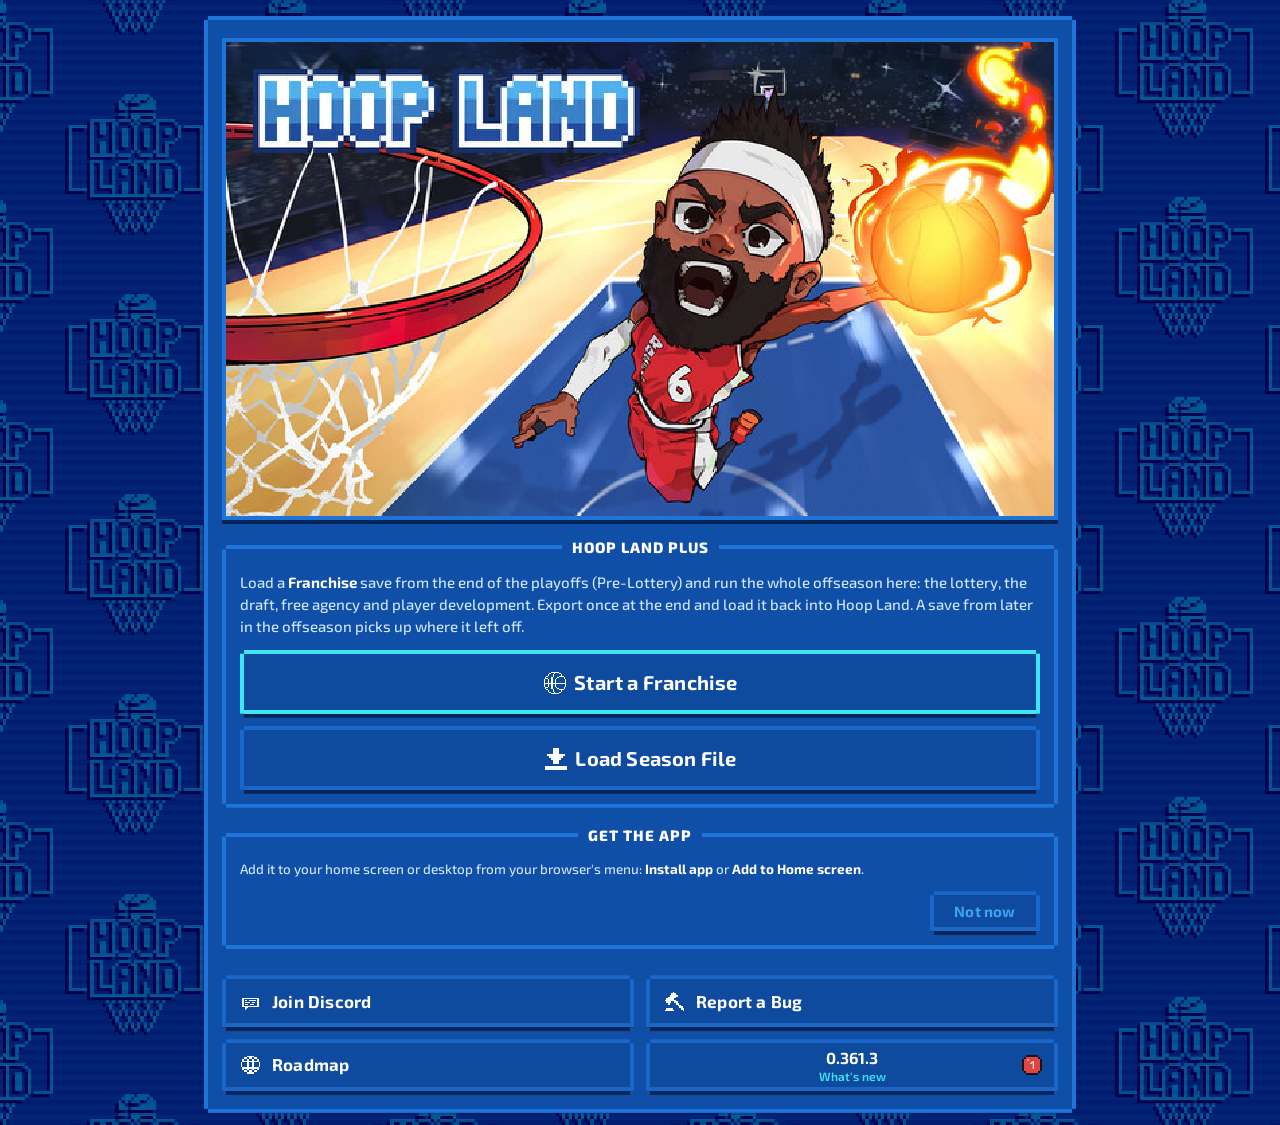
==== commit 7cfa9296: "Title board lettering (0.361.3) Co-Authored-By: Claude Opus 5.5 <noreply@anthropic.com> Claude-Sessi" ====
--- a/index.html
+++ b/index.html
@@ -7,13 +7,13 @@
   <meta name="apple-mobile-web-app-capable" content="yes">
   <meta name="apple-mobile-web-app-status-bar-style" content="black-translucent">
   <meta name="apple-mobile-web-app-title" content="Hoop Land+">
-  <title>Hoop Land+ TEST</title>
+  <title>Hoop Land+</title>
   <link rel="manifest" href="manifest.webmanifest">
   <link rel="icon" href="icons/app-192.png" type="image/png">
   <link rel="apple-touch-icon" href="icons/app-180.png">
   <link rel="preconnect" href="https://fonts.googleapis.com">
   <link rel="preconnect" href="https://fonts.gstatic.com" crossorigin>
-  <link rel="stylesheet" href="https://fonts.googleapis.com/css2?family=Exo+2:wght@500;600;700;800&family=Silkscreen:wght@400;700&display=swap">
+  <link rel="stylesheet" href="https://fonts.googleapis.com/css2?family=Exo+2:wght@500;600;700;800&family=Rubik:wght@500;700&family=Silkscreen:wght@400;700&family=Press+Start+2P&display=swap">
   <link rel="stylesheet" href="css/app.css">
 </head>
 <body>
--- a/css/app.css
+++ b/css/app.css
@@ -16,6 +16,7 @@
   --radius: 6px;
   --font: "Exo 2", "Trebuchet MS", system-ui, -apple-system, sans-serif;
   --pixel: "Silkscreen", "Courier New", monospace;
+  --game: "Rubik", var(--font);
   color-scheme: dark;
 }
 
@@ -1059,12 +1060,9 @@
 .opt-btns .btn { min-height: 28px; padding: 0 8px; font-size: 12px; }
 
 /* Star icons */
-.st-row { display: inline-flex; gap: 1px; vertical-align: -2px; width: 79px; justify-content: flex-start; }
+.st-row { display: inline-flex; gap: 3px; vertical-align: -1px; width: 87px; justify-content: flex-start; align-items: center; }
 .st { position: relative; display: inline-block; width: 15px; height: 15px; overflow: hidden; flex: none; }
-.st svg { position: absolute; top: 0; left: 0; width: 15px; height: 15px; }
-.st-gold path { fill: var(--gold); }
-.st-faint path { fill: #fff; }
-.st-lost path { fill: #8e2233; stroke: #ff5a6a; stroke-width: 1.6; stroke-linejoin: round; }
+.st svg { display: block; height: 15px; image-rendering: pixelated; }
 
 /* Add Skill menu */
 .add-skill { display: flex; flex-direction: column; gap: 4px; max-height: 55vh; overflow: auto; margin-bottom: 10px; }
@@ -1833,3 +1831,438 @@
 .link-load { display: grid; grid-template-columns: 1fr auto; gap: 8px; align-items: stretch; margin-top: 8px; }
 .link-load .sel-team { margin: 0; min-width: 0; }
 .link-load .btn { margin: 0; white-space: nowrap; }
+/* Temporary ratings (hot/cold streaks, playoff risers): white on the bar. */
+.bar .temp { position: absolute; top: 0; bottom: 0; z-index: 2; }
+.bar .temp.up { background: #fff; box-shadow: 0 0 6px #ffffffaa; }
+.bar .temp.down { background: #ffffff59; box-shadow: 0 0 4px #ffffff40; }   /* a faded ghost of the point the slump took */
+.temp-num { color: #fff; font-weight: 700; }
+/* Olympics */
+.oly-head { display: flex; flex-direction: column; align-items: center; gap: 4px; margin: 4px 0 0; }
+.oly-head .oly-title { margin-top: 8px; }
+.oly-logo { image-rendering: pixelated; vertical-align: middle; border-radius: 3px; }
+legend .oly-logo, .btn .oly-logo { margin-right: 4px; }
+.oly-c { display: inline-block; min-width: 2.6em; font-family: inherit; letter-spacing: 0.04em; }
+.medal { display: inline-flex; align-items: center; justify-content: center; width: 1.25em; height: 1.25em; border-radius: 50%; font-size: 0.8em; font-weight: 800; color: #1b1b1b; vertical-align: middle; box-shadow: inset 0 -2px 0 #0003; }
+.medal.m-gold { background: #f5c542; } .medal.m-silver { background: #c9d1d9; } .medal.m-bronze { background: #cd7f32; }
+.oly-ls, .oly-box { width: 100%; border-collapse: collapse; font-size: 0.82em; margin: 4px 0 6px; font-variant-numeric: tabular-nums; }
+.oly-ls th, .oly-ls td, .oly-box th, .oly-box td { padding: 2px 4px; text-align: center; }
+.oly-ls th:first-child, .oly-box th:first-child, .oly-box td:first-child { text-align: left; }
+.oly-ls thead th, .oly-box thead th { color: var(--muted, #9db4e8); font-weight: 600; border-bottom: 1px solid #ffffff22; }
+.oly-ls td.tot { font-weight: 800; color: inherit; }
+.oly-ls tr.won td.tot { color: var(--gold, #f5c542); }
+.oly-box tr.tot td { border-top: 1px solid #ffffff22; color: var(--muted, #9db4e8); }
+/* Olympics / World Cup: cards, podium, chips */
+.oly-title { font-weight: 800; letter-spacing: 0.18em; font-size: 1.05em; }
+.oly-chips { display: flex; flex-wrap: wrap; gap: 6px; margin: 4px 0 8px; }
+.oly-chips.center { justify-content: center; }
+.oly-chip { display: inline-flex; align-items: center; gap: 4px; padding: 3px 9px; border-radius: 999px; background: #ffffff14; border: 1px solid #ffffff22; font-size: 0.82em; white-space: nowrap; }
+.oly-code { display: inline-block; min-width: 2.7em; padding: 1px 5px; border-radius: 4px; background: #ffffff1c; font-weight: 800; font-size: 0.85em; letter-spacing: 0.05em; text-align: center; }
+.oly-lv { display: inline-block; padding: 0 6px; border-radius: 4px; background: #00000033; font-size: 0.78em; font-weight: 700; color: var(--gold, #f5c542); }
+.oly-grid { display: grid; grid-template-columns: 1fr 1fr; gap: 8px; }
+.oly-card { display: flex; flex-direction: column; align-items: flex-start; gap: 3px; padding: 10px; border-radius: 8px; background: #ffffff10; border: 1px solid #ffffff22; color: inherit; font: inherit; text-align: left; min-width: 0; }
+.oly-card-top { display: flex; width: 100%; align-items: center; gap: 6px; }
+.oly-card-top .oly-via { margin-left: auto; }
+.oly-card-name { font-weight: 700; }
+.oly-card-star { font-size: 0.82em; overflow: hidden; text-overflow: ellipsis; white-space: nowrap; max-width: 100%; }
+.oly-card-meta { font-size: 0.75em; opacity: 0.7; }
+.oly-bar { display: block; width: 100%; height: 5px; border-radius: 3px; background: #00000040; overflow: hidden; }
+.oly-bar span { display: block; height: 100%; background: linear-gradient(90deg, #2f86e6, #f2c400); }
+.oly-groups { display: grid; gap: 8px; }
+.oly-group { padding: 8px 10px; border-radius: 8px; background: #ffffff0c; border: 1px solid #ffffff18; display: grid; gap: 3px; }
+.oly-group-h { font-weight: 800; margin-bottom: 2px; }
+.oly-prow { display: flex; align-items: center; gap: 6px; padding: 4px 0; border-bottom: 1px solid #ffffff10; }
+.oly-prow:last-child { border-bottom: 0; }
+.oly-prow.cap { font-size: 1.04em; }
+.oly-podium { display: grid; grid-template-columns: 1fr 1.15fr 1fr; align-items: end; gap: 6px; margin: 6px 0 10px; }
+.oly-pod { display: flex; flex-direction: column; align-items: center; gap: 3px; padding: 6px 4px 10px; border-radius: 8px 8px 0 0; background: #ffffff12; text-align: center; }
+.oly-pod.gold { padding-top: 17px; background: linear-gradient(#f5c54233, #ffffff10); border-top: 2px solid #f5c542; }
+.oly-pod.silver { padding-top: 10px; border-top: 2px solid #c9d1d9; }
+.oly-pod.bronze { border-top: 2px solid #cd7f32; }
+.oly-pod .medal { width: 1.8em; height: 1.8em; font-size: 0.95em; }
+.oly-pod-code { font-weight: 800; font-size: 1.15em; letter-spacing: 0.06em; }
+.flag { display: inline-block; vertical-align: middle; background-image: url(../img/flags.png); background-repeat: no-repeat; image-rendering: pixelated; box-shadow: 0 0 0 1px #00000055; border-radius: 1px; margin-right: 4px; flex: none; }
+.col-box { margin-bottom: 14px; }
+.col-box .statline { margin-top: 2px; }
+.col-box .outlook-top .status { font-size: 12px; font-weight: 700; padding: 2px 8px; border-radius: 4px; }
+
+.medal-box { margin-right: 2px; min-width: 22px; color: #1b1b1b; }
+.medal-box.m-gold { background: #f5c542; } .medal-box.m-silver { background: #c9d1d9; } .medal-box.m-bronze { background: #cd7f32; }
+.oly-pod .medal-box { font-size: 15px; min-width: 28px; }
+
+.oly-host { display: flex; align-items: center; justify-content: center; flex-wrap: wrap; gap: 4px; font-size: 0.9em; opacity: 0.85; margin: 6px 0 0; }
+.oly-head + .ui-tabs { margin-top: 2px; margin-bottom: -2px; }
+.cup-badge { font-size: 54px; line-height: 1; }
+
+/* Player profile in the game's look */
+.pl-facts { display: flex; flex-wrap: wrap; gap: 4px 12px; margin: 6px 0 2px; font-size: 13px; font-family: var(--game); font-weight: 500; }
+.pl-chips { flex-wrap: nowrap !important; overflow-x: auto; scrollbar-width: none; padding-bottom: 2px; }
+.pl-chips::-webkit-scrollbar { display: none; }
+.pl-chips > * { flex: none; }
+.g-frame { position: relative; font-family: var(--game); }
+.g-edit { position: absolute; top: -4px; right: 8px; min-height: 28px; padding: 2px 10px; font-size: 12px; }
+.g-pot { display: flex; align-items: center; gap: 8px; font-weight: 700; font-size: 13px; text-transform: uppercase; letter-spacing: .4px; margin: 2px 0 12px; }
+.gstack { display: flex; flex-direction: column; gap: 14px; }
+.gcell { position: relative; display: flex; align-items: center; gap: 10px; background: #234b9d; border: 2px solid #3f86d0; box-shadow: inset 0 0 0 2px #1a3a82, 0 0 0 2px #142c66; padding: 13px 12px 9px; min-height: 44px; font-family: var(--game); }
+.gcell .glbl { position: absolute; top: -9px; left: 50%; transform: translateX(-50%); background: #234b9d; padding: 0 8px; font-weight: 700; font-size: 11.5px; letter-spacing: .5px; text-transform: uppercase; white-space: nowrap; color: #fff; line-height: 16px; }
+.gcell .gmid { flex: 1; min-width: 0; display: flex; align-items: center; gap: 6px; }
+.gcell .gnum { min-width: 34px; text-align: right; font-weight: 700; font-size: 17px; color: #fff; white-space: nowrap; }
+.gcell .gnum i { font-style: normal; font-size: 11px; margin-left: 3px; vertical-align: 2px; }
+.gbar { display: flex; gap: 3px; height: 16px; width: 100%; }
+.gbar i { width: calc((100% - 57px) / 20); flex: none; background: linear-gradient(to bottom, var(--gt) 0 72%, var(--gb) 72% 100%); }
+.g-fin { --ft: #57b0e9; --fb: #3977ad; } .g-sho { --ft: #90cb6f; --fb: #5e8850; } .g-cre { --ft: #eaae58; --fb: #96743e; }
+.g-def { --ft: #da5e60; --fb: #8b3f46; } .g-phy { --ft: #a865ad; --fb: #6b4380; }
+.gbar .s-f { --gt: var(--ft); --gb: var(--fb); }
+.gbar .s-g { --gt: var(--ft); --gb: var(--fb); filter: brightness(1.35) saturate(.85); }
+.gbar .s-t { --gt: #ffffff; --gb: #c9d6ee; }
+.gbar .s-l { --gt: #6e2630; --gb: #4a1820; }
+.gbar .s-e { --gt: #193067; --gb: #10204d; }
+.ggroup > summary { list-style: none; cursor: pointer; }
+.ggroup > summary::-webkit-details-marker { display: none; }
+.gchev { color: #9ec3f0; font-size: 12px; transition: transform .15s; }
+.ggroup[open] .gchev { transform: rotate(180deg); }
+.gsub { display: flex; flex-direction: column; gap: 14px; padding: 16px 0 2px 14px; }
+.gsub.open { padding: 14px 0 4px; }
+.gsub .gcell { min-height: 40px; }
+.gcell.edit { padding: 13px 8px 9px; gap: 8px; }
+.g-potrow { margin: 6px 0 10px; }
+.gbtn { width: 38px; height: 38px; flex: none; display: grid; place-items: center; background: #234b9d; border: 3px solid #3a80c8; box-shadow: 0 0 0 3px #162e69;
+  clip-path: polygon(3px 0, calc(100% - 3px) 0, 100% 3px, 100% calc(100% - 3px), calc(100% - 3px) 100%, 3px 100%, 0 calc(100% - 3px), 0 3px); margin: 3px; padding: 0; cursor: pointer; }
+.gbtn svg { width: 22px; height: 22px; fill: #fff; }
+.gbtn:active { background: #1b3d86; }
+.g-skills { display: flex; flex-wrap: wrap; gap: 6px; align-items: center; margin-top: 14px; }
+.sk-chip { font-size: 12px; padding: 2px 7px; border: 2px solid #3f86d0; background: #1d4290; font-weight: 600; }
+.ol-line { display: grid; grid-template-columns: 82px 1fr; gap: 8px; align-items: baseline; }
+.ol-path { font-family: var(--game); }
+.arc { display: flex; align-items: flex-end; gap: 3px; height: 70px; padding: 4px 2px 0; border-bottom: 2px solid #3f86d0; }
+.arc-b { flex: 1; min-width: 3px; background: linear-gradient(to bottom, #57b0e9 0 80%, #3977ad 80%); }
+.arc-b.pk { background: linear-gradient(to bottom, #f1c04f 0 80%, #a5792b 80%); }
+.arc-b.dn { background: linear-gradient(to bottom, #da5e60 0 80%, #8b3f46 80%); }
+.arc-x { display: flex; justify-content: space-between; margin-top: 3px; }
+.rep-more > summary { list-style: none; cursor: pointer; }
+.rep-more > summary::-webkit-details-marker { display: none; }
+.rep-more[open] .link { display: none; }
+.rep-more .link { color: var(--cyan); text-decoration: underline; }
+.pl-stats .fa-tabs { margin-top: 4px; }
+.pl-stats .fa-tabs .btn { min-height: 34px; font-size: 13px; }
+.aw-shelf { display: flex; flex-wrap: wrap; gap: 6px; font-family: var(--game); }
+.aw-chip { font-size: 12.5px; font-weight: 500; padding: 3px 8px; border: 2px solid #3f86d0; background: #1d4290; white-space: nowrap; }
+.aw-chip b { color: var(--gold); }
+.aw-chip.big { border-color: var(--gold); background: #2b3f7a; font-weight: 700; }
+.aw-years { margin-top: 10px; }
+.aw-years > summary { cursor: pointer; color: var(--cyan); }
+
+.pl-head { position: relative; }
+.pl-head .pl-name { padding-right: 44px; }
+.pl-pencil { position: absolute; top: 0; right: 0; width: 34px; height: 34px; display: grid; place-items: center; background: #234b9d; border: 2px solid #3a80c8; box-shadow: 0 0 0 2px #162e69; font-size: 17px; cursor: pointer; padding: 0; color: #fff; }
+.pl-pencil.on { border-color: var(--gold); color: var(--gold); font-weight: 800; }
+.gtxt { font-weight: 700; font-size: 15px; }
+.g-optrow { display: flex; align-items: center; justify-content: space-between; gap: 8px; flex-wrap: wrap; }
+.g-optrow .seg .btn { min-height: 32px; font-size: 13px; }
+.g-optrow .seg .btn { white-space: nowrap; padding: 0 10px; min-width: 0; flex: none; }
+
+/* Bio boxes and team header (the game's labeled boxes) */
+.bio-grid { display: grid; grid-template-columns: repeat(3, minmax(0, 1fr)); gap: 14px 8px; margin: 14px 0 6px; font-family: var(--game); }
+.bio-box { position: relative; background: #234b9d; border: 2px solid #3f86d0; box-shadow: inset 0 0 0 2px #1a3a82; padding: 11px 6px 6px; text-align: center; min-width: 0; font-family: var(--game); }
+.bio-box .glbl { position: absolute; top: -9px; left: 50%; transform: translateX(-50%); background: #234b9d; padding: 0 5px; font-weight: 700; font-size: 10.5px; letter-spacing: .4px; text-transform: uppercase; white-space: nowrap; line-height: 16px; }
+.bio-box > b { display: block; font-size: 14px; font-weight: 600; white-space: nowrap; overflow: hidden; text-overflow: ellipsis; }
+.bio-box .flag { display: inline-block; vertical-align: middle; }
+.team-head { display: grid; grid-template-columns: repeat(3, minmax(0, 1fr)); gap: 16px 8px; margin: 14px 0 12px; }
+.team-head .th-pay { grid-column: 1 / -1; }
+.th-bar { position: relative; display: block; height: 22px; background: #142c66; }
+.th-bar i { position: absolute; left: 0; top: 0; bottom: 0; background: #7cc95b; }
+.th-bar i.over { background: #da5e60; }
+.th-bar b { position: relative; display: block; line-height: 22px; font-size: 13px; font-weight: 700; }
+.th-rk { display: block; font-size: 11px; font-weight: 700; margin-top: 2px; }
+.team-head .st-row { width: auto; justify-content: center; }
+.rec-row { display: flex; align-items: center; gap: 8px; padding: 3px 0; }
+.rec-row .rec-v { font-family: var(--game); font-size: 18px; min-width: 34px; text-align: right; }
+.rec-row.top .rec-v { color: var(--gold); }
+.ms-row { display: grid; grid-template-columns: 94px auto 1fr; gap: 4px 8px; align-items: baseline; font-family: var(--game); }
+.ms-row .ms-n { grid-column: 2 / -1; margin-top: -2px; }
+.ms-recs { margin-top: 10px; font-size: 13px; }
+.ms-row .ms-l { white-space: nowrap; font-size: 14px; }
+
+.g-names { display: grid; grid-template-columns: 1fr 1fr; gap: 8px; margin-bottom: 6px; }
+.g-frame .field, .g-names .field { display: flex; flex-direction: column; gap: 3px; font-size: 12px; }
+.gbtn, .btn.square { -webkit-touch-callout: none; user-select: none; -webkit-user-select: none; touch-action: manipulation; }
+.pl-edit { position: absolute; top: 2px; right: 0; }
+.pl-head .pl-name { padding-right: 70px; }
+
+
+
+/* The game's rating cells, measured off its Custom Archetype screen: segments 11 wide with 5 between (20 to a full bar,
+   so a segment is 11/315 of the bar and a gap 5/315), the bottom 28% of each a darker band; navy segments run to his
+   ceiling and nothing past it. */
+.glines { display: grid; grid-template-columns: 1fr; gap: 18px; font-family: var(--game); }
+.gcat { display: flex; flex-direction: column; gap: 18px; }
+.gcell.gline { min-height: 50px; padding: 14px 12px 10px; gap: 10px; }
+.gline .gmid { flex: 1; min-width: 0; display: flex; align-items: center; }
+.gline .gbar { width: 100%; height: 24px; display: flex; column-gap: 1.5873%; }
+.gline .gbar i { width: 3.4921%; flex: none; background: linear-gradient(to bottom, var(--gt) 0 72%, var(--gb) 72% 100%); }
+.gline .gnum { min-width: 38px; text-align: right; font-weight: 700; font-size: 20px; color: #fff; white-space: nowrap; }
+.gline .gnum i { font-style: normal; font-size: 11px; margin-left: 3px; vertical-align: 3px; }
+.gline.edit { padding: 14px 6px 8px; gap: 8px; }
+.gline .gbtn { width: 38px; height: 38px; margin: 3px; }
+.gline .gbtn svg { width: 22px; height: 22px; }
+@media (min-width: 760px) { .glines { grid-template-columns: 1fr 1fr; } }
+
+.gline.tap { cursor: pointer; }
+.gline.tap:active { filter: brightness(1.12); }
+.ld-row .ld-bar { display: block; margin-top: 5px; }
+.ld-row .ld-bar .gbar { width: 100%; height: 12px; display: flex; column-gap: 1.5873%; }
+.ld-row .ld-bar .gbar i { width: 3.4921%; flex: none; background: linear-gradient(to bottom, var(--gt) 0 72%, var(--gb) 72% 100%); }
+.ld-row.me { outline: 3px solid var(--gold); outline-offset: -3px; }
+.ld-row .ld-v { font-family: var(--game); font-size: 18px; }
+.ld-groups { display: flex; gap: 6px; margin: 10px 0 2px; }
+.ld-groups .btn { flex: 1; min-height: 36px; }
+.bio-box.tap { cursor: pointer; }
+.bio-box.tap b { text-decoration: underline dotted; text-underline-offset: 3px; }
+.bio-box.tap:active { filter: brightness(1.15); }
+
+.ed-v { text-decoration: underline; text-decoration-color: var(--gold); text-decoration-thickness: 2px; text-underline-offset: 3px; cursor: text; }
+.ask-grid { display: grid; grid-template-columns: 1fr 1fr; gap: 8px; margin: 8px 0; }
+.ask-grid .field { display: flex; flex-direction: column; gap: 3px; font-size: 12px; }
+.team-pick { display: grid; grid-template-columns: repeat(3, 1fr); gap: 6px; max-height: 60vh; overflow: auto; }
+.team-pick .btn { justify-content: flex-start; gap: 6px; }
+
+.hg-avatar .px-gram { width: 70%; height: 70%; display: inline-block; background: #fff; }
+.pl-gram { white-space: nowrap; }
+.season-mins { margin: 4px 0 12px; }
+.hg-avatar { background: #234b9d; box-shadow: inset 0 0 0 2px #3f86d0; }
+
+/* The game's red notification dot, on a button's icon. */
+.ico { position: relative; }
+.ndot { --px: polygon(4px 0, calc(100% - 4px) 0, calc(100% - 4px) 2px, calc(100% - 2px) 2px, calc(100% - 2px) 4px, 100% 4px, 100% calc(100% - 4px),
+    calc(100% - 2px) calc(100% - 4px), calc(100% - 2px) calc(100% - 2px), calc(100% - 4px) calc(100% - 2px), calc(100% - 4px) 100%, 4px 100%, 4px calc(100% - 2px),
+    2px calc(100% - 2px), 2px calc(100% - 4px), 0 calc(100% - 4px), 0 4px, 2px 4px, 2px 2px, 4px 2px);
+  position: relative; isolation: isolate; display: inline-flex; align-items: center; justify-content: center; min-width: 20px; height: 20px; padding: 0 5px;
+  margin-left: 5px; vertical-align: middle; background: #1a0f1a; clip-path: var(--px); color: #fff; font: 400 11px/1 var(--game); text-shadow: none; box-sizing: border-box; }
+/* The game's dot is pixel-drawn: a dark stepped outline, red inside with a lighter pixel highlight. */
+.ndot::before { content: ''; position: absolute; inset: 2px; z-index: -1; background: #e0453f; clip-path: polygon(2px 0, calc(100% - 2px) 0, calc(100% - 2px) 2px, 100% 2px,
+    100% calc(100% - 2px), calc(100% - 2px) calc(100% - 2px), calc(100% - 2px) 100%, 2px 100%, 2px calc(100% - 2px), 0 calc(100% - 2px), 0 2px, 2px 2px); }
+.ndot::after { content: ''; position: absolute; top: 4px; left: 5px; width: 2px; height: 2px; background: #ff9a8f; z-index: -1; }
+.ndot:empty { min-width: 14px; width: 14px; height: 14px; padding: 0; }
+.ndot.blink { animation: ndot-blink 1.1s steps(1, end) infinite; }
+@keyframes ndot-blink { 0%, 55% { opacity: 1; } 56%, 100% { opacity: 0.15; } }
+@media (prefers-reduced-motion: reduce) { .ndot.blink { animation: none; } }
+.ico .ndot { position: absolute; top: -11px; right: -16px; margin: 0; }
+.aw-ic { height: 1.5em; width: auto; image-rendering: pixelated; vertical-align: -0.35em; margin-right: 5px; }
+.aw-chip .aw-ic { height: 1.35em; }
+
+.start-team { gap: 10px; }
+.start-team .grow { display: flex; flex-direction: column; text-align: left; }
+
+.rec-more summary { list-style: none; cursor: pointer; padding: 2px 0 0 30px; }
+.rec-more summary::before { content: '▸ '; }
+.rec-more[open] summary::before { content: '▾ '; }
+.rec-more > .stack { margin-top: 2px; }
+.rec-tri { background: none; border: 0; padding: 0 4px; color: var(--dim, #9fb6e0); font-size: 13px; line-height: 1; cursor: pointer; }
+.rec-tri-row { display: flex; justify-content: center; margin: -8px 0 -10px; height: 14px; }
+.rec-tri.open { transform: rotate(180deg); }
+
+.start-card { display: flex; flex-direction: column; gap: 6px; width: 100%; text-align: left; padding: 12px 14px; background: var(--btn); border: 4px solid var(--btn-edge); box-shadow: 0 4px 0 var(--btn-shadow); color: var(--text); font: inherit; cursor: pointer; }
+.start-card.focus { border-color: var(--cyan); }
+.start-date { font-family: var(--game); font-weight: 700; font-size: 18px; white-space: nowrap; }
+.start-sub { display: block; font-size: 15px; color: var(--dim, #b9c8e8); margin-top: 2px; }
+.start-snap { display: flex; flex-direction: column; gap: 2px; font-size: 14px; color: var(--dim, #b9c8e8); }
+.start-snap b { color: var(--text); }
+.start-h { margin: 0 0 2px; font-size: 16px; font-weight: 800; color: var(--text); text-transform: none; letter-spacing: 0; }
+.start-older summary { padding: 6px 0; }
+.start-older > .stack { margin-top: 6px; }
+.trade-need { margin: 0; font-size: 12.5px; }
+
+/* Dev log: the version button and its list */
+.community .ver-btn, .ver-btn { position: relative; flex-direction: column; align-items: center; cursor: pointer; color: var(--text); font: inherit; font-weight: 700; }
+.ver-btn .ver-txt { display: flex; flex-direction: column; align-items: center; gap: 2px; }
+.ver-btn .ver-new { font-size: 12px; font-weight: 600; color: var(--cyan); }
+/* The text stays centered in the button; the dot sits off to the right. */
+.ver-btn .ndot { position: absolute; right: 12px; top: 50%; margin: -10px 0 0; }
+.devlog-h { margin: 0 0 10px; font-family: var(--game); text-align: center; }
+.devlog { max-height: 60vh; overflow-y: auto; margin-bottom: 12px; text-align: left; }
+.devlog-rel summary { cursor: pointer; padding: 4px 0; }
+.devlog-list { margin: 6px 0 8px; padding-left: 20px; }
+.devlog-list li { margin: 4px 0; font-size: 14px; line-height: 1.35; }
+.devlog-list.sub { margin: 2px 0 4px; padding-left: 18px; list-style: circle; }
+.devlog-list.sub li { font-size: 13px; }
+.devlog-sub { margin: 12px 0 0; font-size: 12px; font-weight: 700; text-transform: uppercase; letter-spacing: 0.06em; color: var(--dim, #b9c8e8); }
+
+.community .one-line { white-space: nowrap; font-size: clamp(13px, 4.1vw, 1em); }
+@media (max-width: 400px) { .community > .btn.left { padding-left: 10px; padding-right: 8px; gap: 6px; } .ver-btn .ndot { right: 6px; } }
+
+/* Lineup: thin rows (spot, name, minutes) */
+.lu-acts { margin: 8px 0; }
+.lu-list { display: flex; flex-direction: column; }
+.lu-row2 { display: flex; align-items: center; gap: 8px; padding: 6px 2px; border-bottom: 1px solid rgba(255, 255, 255, 0.08); }
+.lu-row2:last-child { border-bottom: 0; }
+.lu-row2.out { opacity: 0.6; }
+.lu-slot { width: 2.1em; flex: none; font-weight: 800; font-size: 14px; color: var(--cyan); text-align: center; }
+.lu-row2:not(.lu-st) .lu-slot { color: var(--dim, #b9c8e8); }
+.lu-name { flex: 1; min-width: 0; display: flex; flex-direction: column; gap: 2px; font-size: 15px; line-height: 1.2; }
+.lu-name b { white-space: nowrap; overflow: hidden; text-overflow: ellipsis; }
+.lu-meta { font-size: 12px; color: var(--dim, #b9c8e8); }
+.lu-split { font-size: 12px; color: var(--dim, #b9c8e8); }
+.lu-bar { display: block; height: 4px; background: rgba(255, 255, 255, 0.12); margin-top: 2px; }
+.lu-bar i { display: block; height: 100%; background: var(--cyan); }
+.lu-min { display: flex; align-items: center; gap: 4px; flex: none; }
+.lu-min b { min-width: 1.8em; text-align: center; font-size: 18px; font-family: var(--font); }
+
+/* Check-in: the calls read left to right; hot, cold and the injuries a line each */
+.ci-call { text-align: left; justify-content: flex-start; }
+.ci-call .grow { display: flex; flex-direction: column; gap: 2px; align-items: flex-start; }
+.ci-call .ci-says { font-size: 13px; font-weight: 500; color: var(--dim, #b9c8e8); }
+.ci-form { position: relative; padding-right: 30px; }
+.ci-form .info-btn, .ci-form > button:first-child { position: absolute; top: 0; right: 0; }
+.ci-form .note { margin: 2px 0; }
+
+/* Home button beside Back; a little room between the menu's system row and the community row */
+.header .home-btn { margin-left: -2px; padding: 0 8px; }
+.menu-sys { margin-top: 14px; }
+
+/* My Team: the three ratings on one line; the roster count by the dropdown */
+.th-grades { display: flex; justify-content: space-between; gap: 8px; margin: 6px 0 10px; flex-wrap: wrap; }
+.th-grades > span { display: flex; flex-direction: column; align-items: center; gap: 2px; flex: 1; }
+.ro-count { font-size: 14px; font-weight: 700; color: var(--dim, #b9c8e8); margin-left: 4px; }
+
+/* Lineup table: Name · Pos · Ovr · Min · Sug */
+.lu-frame { padding-left: 8px; padding-right: 8px; }
+.lu-tr { display: grid; grid-template-columns: 22px minmax(0, 1fr) 40px 72px 32px; align-items: center; gap: 4px; padding: 6px 2px; border-bottom: 1px solid rgba(255, 255, 255, 0.08); }
+.lu-tr:last-child { border-bottom: 0; }
+.lu-th { font-size: 11px; font-weight: 800; letter-spacing: 0.06em; text-transform: uppercase; color: var(--dim, #b9c8e8); padding-top: 2px; }
+.lu-tr.lu-st { background: rgba(255, 255, 255, 0.04); }
+.lu-tr.out { opacity: 0.55; }
+.lu-c-slot { font-size: 12px; font-weight: 800; color: var(--cyan); text-align: center; }
+.lu-tr:not(.lu-st) .lu-c-slot { color: var(--dim, #b9c8e8); }
+.lu-c-name { min-width: 0; display: flex; flex-direction: column; gap: 3px; font-size: 14px; line-height: 1.15; }
+.lu-c-name b { white-space: nowrap; overflow: hidden; text-overflow: ellipsis; }
+.lu-c-pos, .lu-c-ovr { font-size: 13px; text-align: center; }
+.lu-c-ovr { font-weight: 700; color: var(--gold); }
+.lu-c-min { display: flex; align-items: center; justify-content: space-between; }
+.lu-c-min b { font-size: 16px; min-width: 1.6em; text-align: center; }
+.lu-step { width: 20px; height: 24px; padding: 0; border: 2px solid var(--btn-edge); background: var(--btn); color: var(--text); font: 700 15px/1 var(--font); cursor: pointer; }
+.lu-step:disabled { opacity: 0.35; }
+.lu-c-sug { font-size: 13px; text-align: right; white-space: nowrap; }
+.lu-c-sug i { font-style: normal; font-size: 10px; margin-left: 2px; }
+.lu-th .lu-c-min { justify-content: center; }
+/* The minutes bar in white segments (a quarter of the game each), like a game's rotation screen */
+.lu-bar2 { position: relative; display: block; height: 5px; background: rgba(0, 0, 0, 0.35); }
+.lu-bar2 i { display: block; height: 100%; background: #fff; }
+.lu-bar2::after { content: ''; position: absolute; inset: 0; background: repeating-linear-gradient(90deg, transparent 0 calc(25% - 2px), var(--panel, #10469e) calc(25% - 2px) 25%); }
+
+/* League ticker: a crawl of scores and leaders fixed along the bottom during the season. */
+.ticker { position: fixed; left: 0; right: 0; bottom: 0; z-index: 40; height: 32px; overflow: hidden; display: flex; align-items: center;
+  background: #0b1530; border-top: 3px solid var(--btn-edge); box-shadow: 0 -3px 0 rgba(0, 0, 0, 0.35); padding-bottom: env(safe-area-inset-bottom); }
+.tk-track { display: flex; white-space: nowrap; animation: tk-scroll linear infinite; }
+.tk-track > span { padding-right: 48px; font-size: 14px; font-weight: 600; color: var(--dim, #b9c8e8); }
+.tk-track .tk-w { color: #fff; font-weight: 800; }
+.tk-track .tk-h { color: var(--gold); font-weight: 800; text-transform: uppercase; letter-spacing: 0.05em; margin-right: 6px; }
+.tk-track .tk-dot { font-style: normal; color: var(--cyan); margin: 0 10px; }
+@keyframes tk-scroll { from { transform: translateX(0); } to { transform: translateX(-50%); } }
+@media (prefers-reduced-motion: reduce) { .tk-track { animation-duration: 120s !important; } }
+body:has(.ticker) #app, body:has(.ticker) { padding-bottom: 40px; }
+.tk-track .tk-at { font-style: normal; color: var(--dim, #b9c8e8); opacity: 0.6; }
+.tk-track .tk-gap { display: inline-block; width: 18px; }
+.tk-track .tk-ln { font-weight: 600; color: var(--cyan); margin-left: 4px; }
+/* iPhone home-indicator area: the bar grows by it (the text keeps its 32px line above it) instead of losing it. */
+.ticker { height: calc(32px + env(safe-area-inset-bottom, 0px)); align-items: flex-start; padding-bottom: 0; box-sizing: border-box; }
+.tk-track { height: 32px; align-items: center; }
+.tk-track > span { line-height: 32px; }
+body:has(.ticker) { padding-bottom: calc(40px + env(safe-area-inset-bottom, 0px)); }
+
+/* Trying the app with nothing up top: no title board, no coin and token chips. Only Back (or Home) stays, small, and an
+   empty header takes no room at all. */
+.header { min-height: 0; margin-bottom: 8px; }
+.header:not(:has(.btn)) { display: none; }
+.header .back { width: 44px; height: 44px; }
+.header .back svg { width: 24px; height: 17px; }
+.header .home-btn svg { width: 20px; height: 18px; }
+
+/* Injury report: Name · Lvl · Team · Injury · Out, every column header sorts. */
+.ir-frame { padding-left: 6px; padding-right: 6px; }
+.ir-tr { display: grid; grid-template-columns: minmax(0, 1.3fr) 34px 58px minmax(0, 1.2fr) 36px; align-items: center; gap: 4px; padding: 7px 2px; border-bottom: 1px solid rgba(255, 255, 255, 0.08); font-size: 13px; }
+.ir-tr:last-child { border-bottom: 0; }
+.ir-tr.ir-mine { background: rgba(255, 210, 80, 0.08); }
+.ir-tr .c { text-align: center; justify-content: center; }
+.ir-th { padding-top: 0; }
+.ir-h { background: none; border: 0; padding: 4px 0; font: inherit; font-size: 11px; font-weight: 800; letter-spacing: 0.06em; text-transform: uppercase; color: var(--dim, #b9c8e8); text-align: left; cursor: pointer; }
+.ir-h.c { text-align: center; }
+.ir-h.on { color: var(--cyan); }
+.ir-name { white-space: nowrap; overflow: hidden; text-overflow: ellipsis; font-size: 14px; }
+.ir-lvl { font-weight: 700; color: var(--gold); }
+.ir-team { display: flex; align-items: center; gap: 3px; font-size: 12px; font-weight: 700; }
+.ir-team .ir-logo { width: 18px !important; height: 18px !important; }
+.ir-inj { line-height: 1.15; }
+.ir-out { font-weight: 800; }
+.news-tabs { grid-template-columns: repeat(4, 1fr); }
+.news-tabs .btn { font-size: 12px; padding: 8px 1px; white-space: nowrap; }
+.ir-name { white-space: normal; line-height: 1.15; overflow-wrap: anywhere; }
+
+/* Quick tabs: four boxes across the top (an emoji over a small word), Home/Back to their left. */
+.header { display: flex; align-items: stretch; gap: 6px; }
+.qtabs { flex: 1; display: grid; grid-template-columns: repeat(4, 1fr); gap: 6px; min-width: 0; }
+.qtab { display: flex; flex-direction: column; align-items: center; justify-content: center; gap: 2px; padding: 4px 2px; min-height: 52px; }
+.qtab .qt-ico { font-size: 20px; line-height: 1; }
+.qtab .qt-l { font-size: 11px; font-weight: 800; letter-spacing: 0.05em; text-transform: uppercase; line-height: 1; }
+.qtab.on { border-color: var(--cyan); color: var(--cyan); box-shadow: 0 0 0 2px var(--cyan) inset; }
+.header:has(.qtabs) .back { width: 52px; height: auto; min-height: 52px; align-self: stretch; }
+
+/* Quick tabs, round 2: icons only, the app's regular button look (Home/Back too), set tight over the screen. */
+.header { gap: 5px; margin-bottom: 4px; align-items: stretch; }
+.qtabs { gap: 5px; }
+.header .btn.qtab, .header .btn.back {
+  background: var(--btn); border: 4px solid var(--btn-edge); box-shadow: 0 4px 0 var(--btn-shadow); border-radius: 2px; clip-path: none;
+  min-height: 48px; height: 48px; padding: 0; }
+.header .btn.qtab:active, .header .btn.back:active { transform: translateY(2px); box-shadow: 0 2px 0 var(--btn-shadow); filter: none; }
+.header .btn.qtab.focus { border-color: var(--cyan); }
+.header:has(.qtabs) .back { width: 52px; min-height: 48px; height: 48px; }
+.qtab .qt-ico { font-size: 24px; line-height: 1; display: flex; align-items: center; justify-content: center; }
+.qtab .qt-ico .px, .qtab .qt-ico img, .qtab .qt-ico svg { width: 26px; height: 26px; }
+.header + main.panel, .header + .panel { margin-top: 4px; }
+#app:has(> .header .qtabs) { gap: 0; }
+#app > .header:has(.qtabs) { margin-bottom: 10px; }
+#app > .header:has(.qtabs) + main.panel { margin-top: 0; }
+#app > .header:has(.qtabs) ~ main.panel ~ * { margin-top: 14px; }
+
+/* Team page: PPG · Opp PPG · Diff boxes with league ranks, like the Season in Review. */
+.stat-grid.th-stats { grid-template-columns: repeat(3, 1fr); margin: 6px 0 10px; }
+.th-last { text-align: center; margin: -4px 0 8px; }
+
+/* Top bar: Home/Back on the left, the Hoop Gram box on the right, in the regular button look. */
+.header { justify-content: space-between; }
+.header .btn.gram-box { margin-left: auto; position: relative; width: 52px; min-height: 48px; height: 48px; padding: 0; flex: 0 0 auto;
+  background: var(--btn); border: 4px solid var(--btn-edge); box-shadow: 0 4px 0 var(--btn-shadow); border-radius: 2px; clip-path: none; }
+.header .btn.gram-box.focus { border-color: var(--cyan); }
+.header .btn.gram-box .px-gram { width: 26px; height: 26px; display: inline-block; background: #fff; }
+.header .btn.gram-box .ndot { position: absolute; top: -8px; right: -8px; }
+.ts-team { display: flex; align-items: center; gap: 4px; }
+.ts-team .ts-logo { width: 18px !important; height: 18px !important; }
+
+/* The scrolling title board is back (as on the live app), between Home/Back and the Hoop Gram box, all one height. */
+.header { align-items: center; gap: 6px; }
+.header .marquee { flex: 1; min-width: 0; height: 52px; }
+.header .btn.back, .header .btn.gram-box, .header:has(.qtabs) .back { width: 52px; height: 52px; min-height: 52px; margin-left: 0; }
+.header .btn.gram-box { margin-left: 0; }
+
+/* The title board gets the same drop shadow as the buttons (the notch clip was cutting it off). */
+.header .marquee { clip-path: none; box-shadow: 0 4px 0 var(--btn-shadow); }
+
+/* Ticker in the app's button style (blue face, navy rim, light-blue inner line), and only as tall as it needs: the
+   iPhone home bar gets a little room, not its whole inset. */
+.ticker { --tk-h: 34px; --tk-pad: max(0px, calc(env(safe-area-inset-bottom, 0px) - 18px));
+  height: calc(var(--tk-h) + var(--tk-pad)); background: var(--btn); border-top: 4px solid var(--btn-edge);
+  box-shadow: inset 0 3px 0 #3d7fc8, 0 -3px 0 rgba(0, 0, 0, 0.3); }
+.tk-track { height: var(--tk-h); }
+.tk-track > span { line-height: var(--tk-h); font-size: 15px; color: #cfe0ff; }
+.tk-track .tk-w { color: #fff; }
+.tk-track .tk-at { color: #cfe0ff; }
+/* The page scrolls all the way past the ticker: the room goes on #app (the body has a fixed height). */
+body:has(.ticker) { padding-bottom: 0; }
+body:has(.ticker) #app { padding-bottom: calc(34px + 4px + max(0px, calc(env(safe-area-inset-bottom, 0px) - 18px)) + 14px); }
+
+/* Title board lettering closer to the game's: a chunky pixel face in bright white, with a faint lamp grid over it
+   (the letters stay bright instead of being cut into dim dots). */
+.marquee-track span, .header .marquee-track span {
+  font-family: "Press Start 2P", var(--pixel); font-weight: 400; font-size: 20px; line-height: 20px; letter-spacing: 2px; padding-right: 64px;
+  color: #fff; text-shadow: 0 0 6px rgba(255, 255, 255, 0.35);
+  -webkit-mask-image: none; mask-image: none; }
+.header .marquee::after { display: block; content: ""; position: absolute; inset: 0; pointer-events: none;
+  background-image: repeating-linear-gradient(90deg, rgba(20, 16, 30, 0.28) 0 1px, transparent 1px 3px), repeating-linear-gradient(0deg, rgba(20, 16, 30, 0.28) 0 1px, transparent 1px 3px); }
